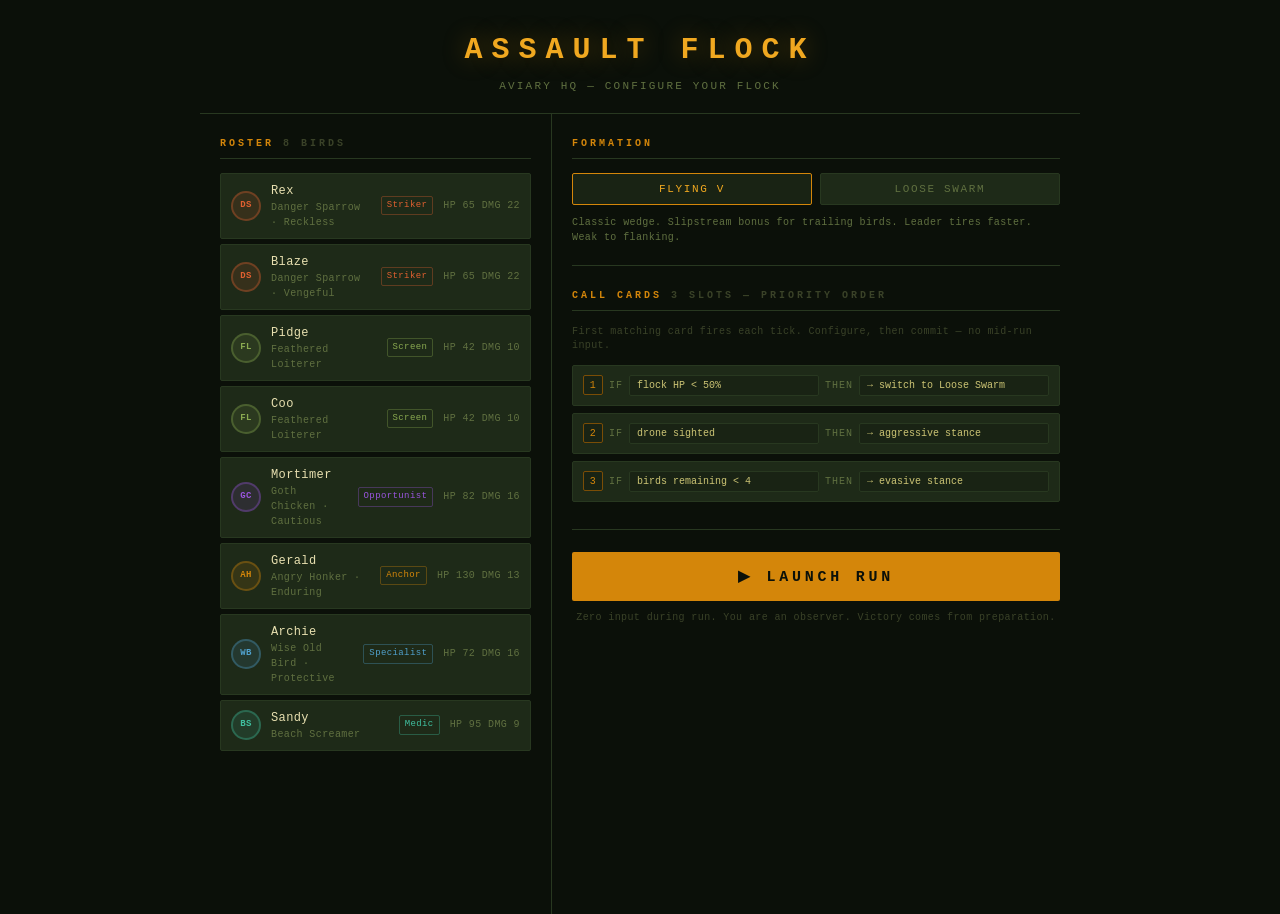
==== docs/index.html @ 34ba1dad "add docs/ for GitHub Pages Made-with: Cursor" ====
<!DOCTYPE html>
<html lang="en">
<head>
  <meta charset="UTF-8">
  <meta name="viewport" content="width=device-width, initial-scale=1.0">
  <title>Assault Flock — Demo</title>
  <link rel="stylesheet" href="style.css">
</head>
<body>

  <!-- ═══════════════════════════════════
       HUB SCREEN
       ═══════════════════════════════════ -->
  <div id="screen-hub" class="screen">
    <header class="hub-header">
      <h1 class="game-title">ASSAULT FLOCK</h1>
      <p class="hub-subtitle">AVIARY HQ — CONFIGURE YOUR FLOCK</p>
    </header>

    <div class="hub-layout">

      <!-- Roster panel -->
      <section class="hub-roster">
        <h2 class="section-title">ROSTER  <span class="dim">8 BIRDS</span></h2>
        <div id="roster-list"></div>
      </section>

      <!-- Config panel -->
      <aside class="hub-config">

        <div class="config-block">
          <h2 class="section-title">FORMATION</h2>
          <div class="formation-btns">
            <button class="formation-btn active" data-formation="flying_v">FLYING V</button>
            <button class="formation-btn" data-formation="loose_swarm">LOOSE SWARM</button>
          </div>
          <p class="formation-desc" id="formation-desc">Classic wedge. Slipstream bonus for trailing birds. Leader tires faster. Weak to flanking.</p>
        </div>

        <div class="config-block">
          <h2 class="section-title">CALL CARDS  <span class="dim">3 SLOTS — PRIORITY ORDER</span></h2>
          <p class="config-hint">First matching card fires each tick. Configure, then commit — no mid-run input.</p>
          <div id="call-card-slots"></div>
        </div>

        <div class="config-block launch-block">
          <button id="launch-btn" class="launch-btn">▶  LAUNCH RUN</button>
          <p class="launch-note">Zero input during run. You are an observer. Victory comes from preparation.</p>
        </div>

      </aside>
    </div>
  </div>

  <!-- ═══════════════════════════════════
       BATTLE SCREEN
       ═══════════════════════════════════ -->
  <div id="screen-battle" class="screen">
    <div class="canvas-container">
      <canvas id="game-canvas" width="600" height="700"></canvas>
      <div id="battle-overlay">

        <div id="battle-top-hud">
          <div id="hud-left">
            <div class="hud-label">FLOCK HP</div>
            <div class="hud-bar-track">
              <div id="hud-hp-bar" class="hud-bar hp-bar"></div>
            </div>
            <div class="hud-label" id="hud-bird-count"></div>
          </div>
          <div id="hud-center">
            <div id="hud-score">SCORE: 000000</div>
            <div id="hud-timer">1:30</div>
          </div>
          <div id="hud-right">
            <div id="hud-formation">FLYING V</div>
            <div id="hud-stance">NORMAL</div>
            <div id="hud-kills" class="hud-label">0 KILLS</div>
          </div>
        </div>

        <div id="battle-card-hud">
          <div class="card-indicator" id="card-ind-0"><span class="card-ind-num">1</span><span class="card-ind-label">—</span></div>
          <div class="card-indicator" id="card-ind-1"><span class="card-ind-num">2</span><span class="card-ind-label">—</span></div>
          <div class="card-indicator" id="card-ind-2"><span class="card-ind-num">3</span><span class="card-ind-label">—</span></div>
        </div>

      </div>
    </div>
  </div>

  <!-- ═══════════════════════════════════
       DEBRIEF SCREEN
       ═══════════════════════════════════ -->
  <div id="screen-debrief" class="screen">
    <div class="debrief-container">
      <h1 class="debrief-title" id="debrief-outcome">RUN COMPLETE</h1>
      <div class="debrief-score-big" id="debrief-score">0</div>
      <div class="debrief-label">FINAL SCORE</div>

      <div class="debrief-stats" id="debrief-stats"></div>
      <div class="debrief-events" id="debrief-events"></div>
      <div class="debrief-birds" id="debrief-birds"></div>

      <div class="debrief-actions">
        <button id="retry-btn" class="action-btn primary-btn">⟳  INSTANT RETRY</button>
        <button id="hub-btn"   class="action-btn secondary-btn">⌂  RETURN TO HQ</button>
      </div>
    </div>
  </div>

  <script src="game.js"></script>
</body>
</html>
---- docs/style.css ----
/* ═══════════════════════════════════════════════════
   ASSAULT FLOCK — DEMO STYLES
   Solarpunk / pixel-terminal aesthetic
   Palette: amber · organic green · oxidized copper · dark slate
   ═══════════════════════════════════════════════════ */

*, *::before, *::after {
  box-sizing: border-box;
  margin: 0;
  padding: 0;
}

:root {
  --bg:          #0b1009;
  --bg-mid:      #121a0e;
  --bg-surface:  #192314;
  --bg-card:     #1e2a18;
  --amber:       #d4860a;
  --amber-hi:    #f0a820;
  --amber-dim:   #7a4d06;
  --green:       #4a8a2e;
  --green-hi:    #6aaa44;
  --green-dim:   #2a4a1a;
  --copper:      #8a6030;
  --text:        #ccc474;
  --text-bright: #e8e0b0;
  --text-dim:    #607040;
  --text-muted:  #3a4228;
  --red:         #cc4040;
  --red-dim:     #5a1818;
  --cyan:        #40b0a0;
  --border:      #283820;
  --border-hi:   #405830;
}

html, body {
  height: 100%;
  background: var(--bg);
  color: var(--text);
  font-family: 'Courier New', Courier, monospace;
  font-size: 13px;
  line-height: 1.5;
  letter-spacing: 0.03em;
}

body {
  display: flex;
  justify-content: center;
  padding-bottom: 40px;
}

/* ── SCREEN MANAGEMENT ── */
.screen { display: none; width: 100%; max-width: 880px; }
#screen-hub.active      { display: block; }
#screen-battle.active   { display: flex; justify-content: center; align-items: flex-start; padding: 20px; }
#screen-debrief.active  { display: block; }


/* ══════════════════════════════════════
   HUB SCREEN
   ══════════════════════════════════════ */

.hub-header {
  text-align: center;
  padding: 28px 20px 18px;
  border-bottom: 1px solid var(--border);
}

.game-title {
  font-size: 30px;
  color: var(--amber-hi);
  letter-spacing: 0.3em;
  text-shadow: 0 0 24px rgba(212, 134, 10, 0.4);
}

.hub-subtitle {
  color: var(--text-dim);
  font-size: 11px;
  letter-spacing: 0.2em;
  margin-top: 5px;
}

.hub-layout {
  display: grid;
  grid-template-columns: 1fr 1.5fr;
  min-height: calc(100vh - 100px);
}

/* — ROSTER — */
.hub-roster {
  border-right: 1px solid var(--border);
  padding: 22px 20px;
}

.section-title {
  font-size: 10px;
  color: var(--amber);
  letter-spacing: 0.3em;
  margin-bottom: 14px;
  padding-bottom: 7px;
  border-bottom: 1px solid var(--border);
}

.section-title .dim { color: var(--text-muted); }

.bird-card {
  display: flex;
  align-items: center;
  gap: 10px;
  padding: 8px 10px;
  margin-bottom: 5px;
  background: var(--bg-card);
  border: 1px solid var(--border);
  border-radius: 2px;
  transition: border-color 0.12s;
}

.bird-card:hover { border-color: var(--border-hi); }

.bird-badge {
  width: 30px;
  height: 30px;
  border-radius: 50%;
  display: flex;
  align-items: center;
  justify-content: center;
  font-size: 9px;
  font-weight: bold;
  flex-shrink: 0;
  border: 2px solid rgba(255,255,255,0.1);
}

.bird-info { flex: 1; min-width: 0; }

.bird-name {
  color: var(--text-bright);
  font-size: 12px;
  white-space: nowrap;
  overflow: hidden;
  text-overflow: ellipsis;
}

.bird-species {
  color: var(--text-dim);
  font-size: 10px;
}

.bird-role {
  font-size: 9px;
  padding: 2px 5px;
  border-radius: 2px;
  border: 1px solid currentColor;
  white-space: nowrap;
  flex-shrink: 0;
}

.bird-stats {
  font-size: 10px;
  color: var(--text-dim);
  text-align: right;
  line-height: 1.4;
  flex-shrink: 0;
}

/* — CONFIG SIDEBAR — */
.hub-config { padding: 22px 20px; }

.config-block {
  margin-bottom: 22px;
  padding-bottom: 20px;
  border-bottom: 1px solid var(--border);
}

.config-block:last-child { border-bottom: none; margin-bottom: 0; }

.config-hint {
  font-size: 10px;
  color: var(--text-muted);
  margin-bottom: 12px;
  line-height: 1.4;
}

/* — FORMATION — */
.formation-btns {
  display: flex;
  gap: 8px;
  margin-bottom: 10px;
}

.formation-btn {
  flex: 1;
  padding: 9px 12px;
  background: var(--bg-card);
  color: var(--text-dim);
  border: 1px solid var(--border);
  border-radius: 2px;
  cursor: pointer;
  font-family: inherit;
  font-size: 11px;
  letter-spacing: 0.15em;
  transition: all 0.12s;
}

.formation-btn:hover {
  border-color: var(--border-hi);
  color: var(--text);
}

.formation-btn.active {
  background: var(--bg-surface);
  border-color: var(--amber);
  color: var(--amber-hi);
}

.formation-desc {
  font-size: 10px;
  color: var(--text-dim);
  line-height: 1.5;
}

/* — CALL CARDS — */
.call-card {
  display: flex;
  align-items: center;
  gap: 6px;
  padding: 9px 10px;
  margin-bottom: 7px;
  background: var(--bg-card);
  border: 1px solid var(--border);
  border-radius: 2px;
  flex-wrap: wrap;
}

.card-slot-num {
  width: 20px;
  height: 20px;
  background: var(--bg-surface);
  border: 1px solid var(--amber-dim);
  border-radius: 2px;
  display: flex;
  align-items: center;
  justify-content: center;
  color: var(--amber);
  font-size: 10px;
  flex-shrink: 0;
}

.card-keyword {
  color: var(--text-dim);
  font-size: 10px;
  flex-shrink: 0;
  letter-spacing: 0.1em;
}

.card-select {
  background: var(--bg-surface);
  color: var(--text);
  border: 1px solid var(--border);
  border-radius: 2px;
  padding: 4px 7px;
  font-family: inherit;
  font-size: 10px;
  flex: 1;
  min-width: 0;
  cursor: pointer;
  outline: none;
  appearance: none;
  -webkit-appearance: none;
}

.card-select:focus { border-color: var(--amber-dim); }

.card-select option {
  background: var(--bg-surface);
  color: var(--text);
}

/* — LAUNCH — */
.launch-btn {
  width: 100%;
  padding: 15px;
  background: var(--amber);
  color: var(--bg);
  border: none;
  border-radius: 2px;
  font-family: inherit;
  font-size: 15px;
  font-weight: bold;
  letter-spacing: 0.25em;
  cursor: pointer;
  transition: background 0.12s;
}

.launch-btn:hover { background: var(--amber-hi); }

.launch-note {
  font-size: 10px;
  color: var(--text-muted);
  text-align: center;
  margin-top: 9px;
  line-height: 1.5;
}


/* ══════════════════════════════════════
   BATTLE SCREEN
   ══════════════════════════════════════ */

.canvas-container {
  position: relative;
  display: inline-block;
  line-height: 0;
  align-self: flex-start;
}

#game-canvas {
  display: block;
  border: 1px solid var(--border-hi);
  box-shadow: 0 0 40px rgba(74, 138, 46, 0.12),
              0 0 80px rgba(0,0,0,0.6);
}

#battle-overlay {
  position: absolute;
  top: 0;
  left: 0;
  width: 100%;
  height: 100%;
  display: flex;
  flex-direction: column;
  justify-content: space-between;
  pointer-events: none;
}

#battle-top-hud {
  display: flex;
  justify-content: space-between;
  align-items: center;
  padding: 7px 12px;
  background: rgba(11, 16, 9, 0.88);
  border-bottom: 1px solid var(--border);
  line-height: 1.4;
}

#hud-left, #hud-right { min-width: 130px; }
#hud-right { text-align: right; }
#hud-center { text-align: center; }

.hud-label {
  font-size: 9px;
  color: var(--text-dim);
  letter-spacing: 0.15em;
}

.hud-bar-track {
  width: 100px;
  height: 5px;
  background: var(--bg-surface);
  border: 1px solid var(--border);
  border-radius: 1px;
  margin: 3px 0 2px;
}

.hud-bar {
  height: 100%;
  border-radius: 1px;
  transition: width 0.18s, background 0.3s;
}

.hp-bar          { background: var(--green-hi); width: 100%; }
.hp-bar.low      { background: var(--amber); }
.hp-bar.critical { background: var(--red); }

#hud-score {
  color: var(--amber-hi);
  font-size: 13px;
  letter-spacing: 0.08em;
}

#hud-timer {
  color: var(--text-dim);
  font-size: 12px;
  letter-spacing: 0.1em;
}

#hud-formation { color: var(--cyan); font-size: 11px; letter-spacing: 0.1em; }
#hud-stance    { font-size: 10px; color: var(--text-dim); transition: color 0.2s; }
#hud-kills     { margin-top: 2px; }

#battle-card-hud {
  display: flex;
  justify-content: center;
  gap: 12px;
  padding: 7px 12px;
  background: rgba(11, 16, 9, 0.88);
  border-top: 1px solid var(--border);
}

.card-indicator {
  display: flex;
  align-items: center;
  gap: 5px;
  padding: 4px 10px;
  min-width: 140px;
  border: 1px solid var(--border);
  border-radius: 2px;
  background: var(--bg-card);
  font-size: 10px;
  color: var(--text-muted);
  transition: all 0.08s;
  letter-spacing: 0.05em;
}

.card-indicator.triggered {
  background: rgba(122, 77, 6, 0.35);
  border-color: var(--amber);
  color: var(--amber-hi);
  box-shadow: 0 0 10px rgba(212,134,10,0.3);
}

.card-ind-num {
  font-size: 10px;
  color: var(--amber-dim);
  flex-shrink: 0;
}

.card-indicator.triggered .card-ind-num {
  color: var(--amber-hi);
}

.card-ind-label { flex: 1; }

/* Reorganizing flash */
@keyframes reorg-pulse {
  0%, 100% { opacity: 0; }
  50%       { opacity: 1; }
}


/* ══════════════════════════════════════
   DEBRIEF SCREEN
   ══════════════════════════════════════ */

.debrief-container {
  max-width: 560px;
  margin: 0 auto;
  padding: 44px 30px 50px;
  text-align: center;
}

.debrief-title {
  font-size: 18px;
  letter-spacing: 0.35em;
  color: var(--amber-hi);
  margin-bottom: 10px;
}

.debrief-title.failure { color: var(--red); }

.debrief-score-big {
  font-size: 52px;
  color: var(--text-bright);
  letter-spacing: 0.08em;
  margin: 16px 0 4px;
  text-shadow: 0 0 30px rgba(240,168,32,0.25);
}

.debrief-label {
  font-size: 10px;
  color: var(--text-dim);
  letter-spacing: 0.3em;
  margin-bottom: 30px;
}

.debrief-stats {
  display: grid;
  grid-template-columns: repeat(3, 1fr);
  gap: 10px;
  margin-bottom: 24px;
}

.stat-box {
  background: var(--bg-card);
  border: 1px solid var(--border);
  border-radius: 2px;
  padding: 14px 10px;
}

.stat-val  { font-size: 24px; color: var(--amber-hi); line-height: 1; }
.stat-name { font-size: 9px; color: var(--text-dim); letter-spacing: 0.12em; margin-top: 5px; }

.debrief-events {
  background: var(--bg-card);
  border: 1px solid var(--border);
  border-radius: 2px;
  padding: 12px 14px;
  text-align: left;
  margin-bottom: 16px;
  font-size: 11px;
  color: var(--text-dim);
  line-height: 1.7;
}

.debrief-events h3 {
  font-size: 10px;
  color: var(--amber);
  letter-spacing: 0.2em;
  margin-bottom: 8px;
}

.event-line { color: var(--text-dim); }
.event-line .hi { color: var(--text-bright); }
.event-line .warn { color: var(--amber); }
.event-line .danger { color: var(--red); }

.debrief-birds {
  text-align: left;
  margin-bottom: 30px;
}

.debrief-birds h3 {
  font-size: 10px;
  color: var(--amber);
  letter-spacing: 0.2em;
  margin-bottom: 10px;
  padding-bottom: 6px;
  border-bottom: 1px solid var(--border);
}

.lost-bird {
  display: flex;
  align-items: center;
  gap: 10px;
  padding: 6px 0;
  border-bottom: 1px solid var(--text-muted);
  font-size: 11px;
}

.lost-bird:last-child { border-bottom: none; }

.lost-bird-dot {
  width: 12px;
  height: 12px;
  border-radius: 50%;
  flex-shrink: 0;
  border: 1px solid rgba(255,255,255,0.15);
}

.lost-bird-name { flex: 1; color: var(--text); }
.lost-bird-time { color: var(--text-dim); font-size: 10px; }

.survivors-note {
  color: var(--green-hi);
  font-size: 11px;
  padding: 10px 0 4px;
  letter-spacing: 0.05em;
}

.debrief-actions {
  display: flex;
  gap: 12px;
  justify-content: center;
}

.action-btn {
  padding: 13px 30px;
  font-family: inherit;
  font-size: 13px;
  letter-spacing: 0.15em;
  border-radius: 2px;
  cursor: pointer;
  border: none;
  transition: all 0.12s;
}

.primary-btn   { background: var(--amber); color: var(--bg); }
.primary-btn:hover { background: var(--amber-hi); }

.secondary-btn { background: var(--bg-card); color: var(--text); border: 1px solid var(--border); }
.secondary-btn:hover { border-color: var(--border-hi); color: var(--text-bright); }


/* ── SCROLLBAR ── */
::-webkit-scrollbar { width: 5px; }
::-webkit-scrollbar-track { background: var(--bg); }
::-webkit-scrollbar-thumb { background: var(--border-hi); border-radius: 3px; }


/* ── RESPONSIVE ── */
@media (max-width: 720px) {
  .hub-layout {
    grid-template-columns: 1fr;
  }
  .hub-roster {
    border-right: none;
    border-bottom: 1px solid var(--border);
  }
  #screen-battle.active {
    padding: 8px;
  }
  #game-canvas {
    max-width: 100%;
    height: auto;
  }
  .debrief-stats {
    grid-template-columns: repeat(3, 1fr);
    gap: 6px;
  }
}
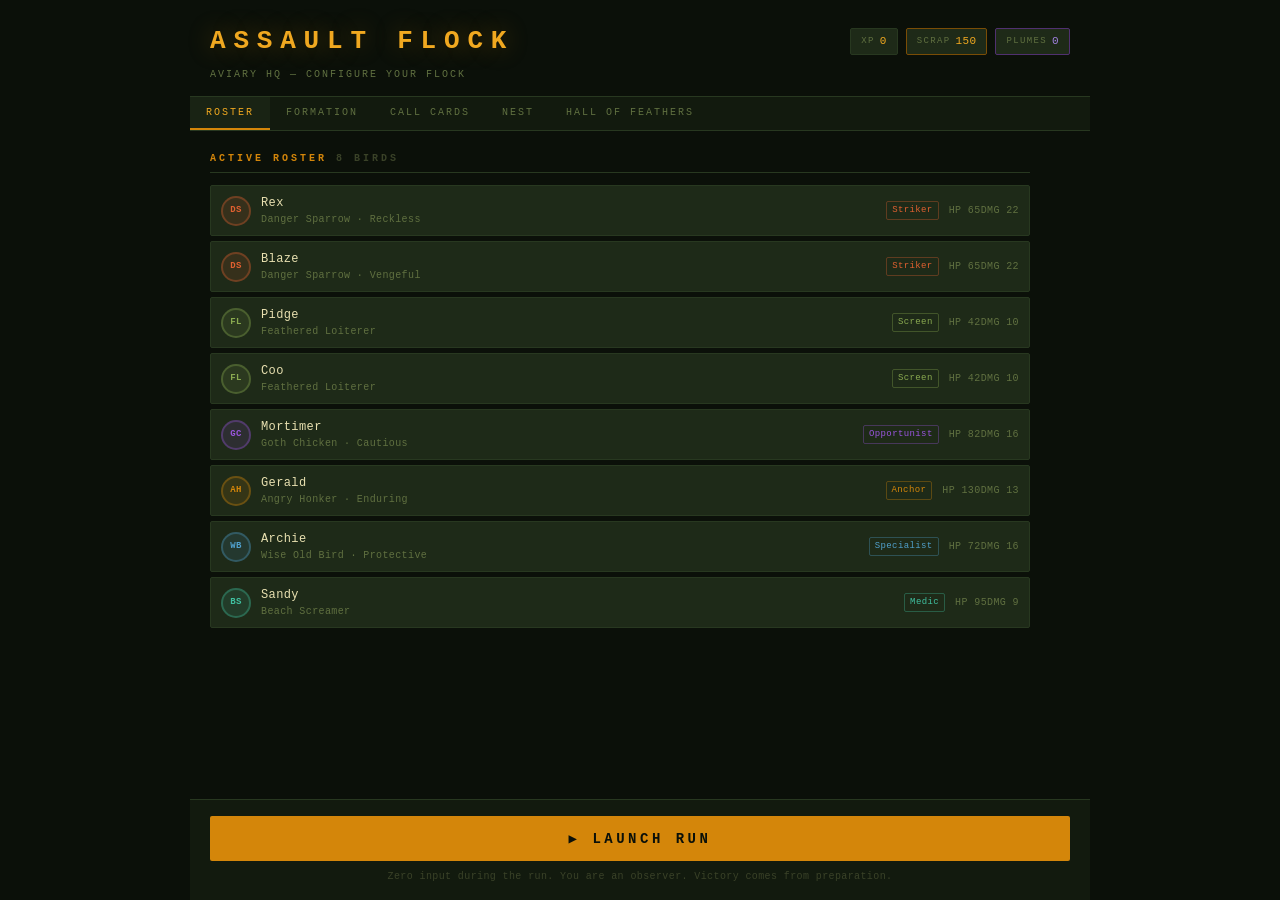
==== commit be6211df: "Deploy full expansion to GitHub Pages Made-with: Cursor" ====
--- a/docs/index.html
+++ b/docs/index.html
@@ -13,42 +13,138 @@
        ═══════════════════════════════════ -->
   <div id="screen-hub" class="screen">
     <header class="hub-header">
-      <h1 class="game-title">ASSAULT FLOCK</h1>
+      <div class="hub-title-row">
+        <h1 class="game-title">ASSAULT FLOCK</h1>
+        <div class="hub-currencies">
+          <span class="currency-pill"><span class="cur-label">XP</span><span id="cur-xp">0</span></span>
+          <span class="currency-pill amber"><span class="cur-label">SCRAP</span><span id="cur-scrap">150</span></span>
+          <span class="currency-pill plume"><span class="cur-label">PLUMES</span><span id="cur-plumes">0</span></span>
+        </div>
+      </div>
       <p class="hub-subtitle">AVIARY HQ — CONFIGURE YOUR FLOCK</p>
     </header>
 
-    <div class="hub-layout">
-
-      <!-- Roster panel -->
-      <section class="hub-roster">
-        <h2 class="section-title">ROSTER  <span class="dim">8 BIRDS</span></h2>
+    <nav class="hub-tabs">
+      <button class="hub-tab active" data-tab="roster">ROSTER</button>
+      <button class="hub-tab" data-tab="formation">FORMATION</button>
+      <button class="hub-tab" data-tab="cards">CALL CARDS</button>
+      <button class="hub-tab" data-tab="nest">NEST</button>
+      <button class="hub-tab" data-tab="hall">HALL OF FEATHERS</button>
+    </nav>
+
+    <!-- ROSTER TAB -->
+    <div id="tab-roster" class="hub-tab-panel active">
+      <div class="tab-inner">
+        <h2 class="section-title">ACTIVE ROSTER <span class="dim" id="roster-count">8 BIRDS</span></h2>
         <div id="roster-list"></div>
-      </section>
-
-      <!-- Config panel -->
-      <aside class="hub-config">
-
-        <div class="config-block">
-          <h2 class="section-title">FORMATION</h2>
-          <div class="formation-btns">
-            <button class="formation-btn active" data-formation="flying_v">FLYING V</button>
-            <button class="formation-btn" data-formation="loose_swarm">LOOSE SWARM</button>
-          </div>
-          <p class="formation-desc" id="formation-desc">Classic wedge. Slipstream bonus for trailing birds. Leader tires faster. Weak to flanking.</p>
-        </div>
-
-        <div class="config-block">
-          <h2 class="section-title">CALL CARDS  <span class="dim">3 SLOTS — PRIORITY ORDER</span></h2>
-          <p class="config-hint">First matching card fires each tick. Configure, then commit — no mid-run input.</p>
-          <div id="call-card-slots"></div>
-        </div>
-
-        <div class="config-block launch-block">
-          <button id="launch-btn" class="launch-btn">▶  LAUNCH RUN</button>
-          <p class="launch-note">Zero input during run. You are an observer. Victory comes from preparation.</p>
-        </div>
-
-      </aside>
+      </div>
+    </div>
+
+    <!-- FORMATION TAB -->
+    <div id="tab-formation" class="hub-tab-panel">
+      <div class="tab-inner">
+        <h2 class="section-title">FORMATION</h2>
+        <div class="formation-btns" id="formation-btns">
+          <button class="formation-btn active" data-formation="flying_v">FLYING V</button>
+          <button class="formation-btn" data-formation="spread_line">SPREAD LINE</button>
+          <button class="formation-btn" data-formation="tight_cluster">TIGHT CLUSTER</button>
+          <button class="formation-btn" data-formation="echelon">ECHELON</button>
+          <button class="formation-btn" data-formation="loose_swarm">LOOSE SWARM</button>
+        </div>
+        <p class="formation-desc" id="formation-desc">Classic wedge. Trailing birds get slipstream stamina recovery, passive HP regen, and formation armor (up to 18% at deep rear). Leader tires faster. Weak to flanking.</p>
+        <div class="position-editor-wrap">
+          <h3 class="section-title" style="margin-top:16px;">POSITION ASSIGNMENTS</h3>
+          <p class="config-hint">Assign birds to positions within the formation. Affects exposure, slipstream eligibility, and aura range.</p>
+          <div id="position-editor"></div>
+        </div>
+      </div>
+    </div>
+
+    <!-- CALL CARDS TAB -->
+    <div id="tab-cards" class="hub-tab-panel">
+      <div class="tab-inner">
+        <h2 class="section-title">CALL CARDS <span class="dim" id="card-slot-count">3 SLOTS — PRIORITY ORDER</span></h2>
+        <p class="config-hint">First matching card fires each sim tick. No mid-run input. Cards execute in slot order — higher slot wins on conflict.</p>
+        <div id="call-card-slots"></div>
+        <div id="card-tier-notice" class="tier-notice"></div>
+      </div>
+    </div>
+
+    <!-- NEST TAB -->
+    <div id="tab-nest" class="hub-tab-panel">
+      <div class="tab-inner">
+        <h2 class="section-title">NEST — RECRUIT BIRDS</h2>
+        <div class="nest-header">
+          <p class="config-hint">Recruit new birds to your flock. As veterans fall in combat, their legacy enriches the pool — future recruits grow subtly stronger.</p>
+          <div class="nest-refresh-row">
+            <button id="refresh-pool-btn" class="secondary-small-btn">REFRESH POOL <span id="refresh-cost">(50 SCRAP)</span></button>
+            <span class="nest-roster-count">Roster: <span id="nest-roster-count">8</span> / 12</span>
+          </div>
+        </div>
+        <div id="nest-pool" class="nest-pool-grid"></div>
+      </div>
+    </div>
+
+    <!-- HALL OF FEATHERS TAB -->
+    <div id="tab-hall" class="hub-tab-panel">
+      <div class="tab-inner">
+        <h2 class="section-title">HALL OF FEATHERS</h2>
+        <p class="config-hint">In memoriam. Every bird lost enriches the nest — their sacrifice shapes the generation that follows.</p>
+        <div id="hall-list"></div>
+      </div>
+    </div>
+
+    <footer class="hub-footer">
+      <button id="launch-btn" class="launch-btn">▶  LAUNCH RUN</button>
+      <p class="launch-note">Zero input during the run. You are an observer. Victory comes from preparation.</p>
+    </footer>
+  </div>
+
+  <!-- ═══════════════════════════════════
+       LEVEL SELECT SCREEN
+       ═══════════════════════════════════ -->
+  <div id="screen-level-select" class="screen">
+    <header class="hub-header">
+      <h1 class="game-title">SELECT MISSION</h1>
+      <p class="hub-subtitle">CHOOSE LEVEL AND DIFFICULTY</p>
+    </header>
+
+    <div class="level-select-layout">
+
+      <div class="level-tile selected" id="tile-level1" data-level="1">
+        <div class="level-tile-header">
+          <span class="level-num">LEVEL 1</span>
+          <span class="level-name">THE SOLAR CANOPY</span>
+        </div>
+        <p class="level-desc">A sprawling solar farm reclaimed by tropical vegetation. Vine-draped panels, embedded turret nests, drone swarms. Introductory enemy density — teaches formation basics and simple call card use.</p>
+        <div class="difficulty-row" data-level="1">
+          <button class="difficulty-btn active" data-difficulty="normal">NORMAL</button>
+          <button class="difficulty-btn" id="l1-hard-btn" data-difficulty="hard">HARD</button>
+          <button class="difficulty-btn" id="l1-brutal-btn" data-difficulty="brutal">BRUTAL</button>
+        </div>
+        <div class="level-best" id="best-level1"></div>
+      </div>
+
+      <div class="level-tile" id="tile-level2" data-level="2">
+        <div class="level-tile-header">
+          <span class="level-num">LEVEL 2</span>
+          <span class="level-name">TURBINE GORGE</span>
+        </div>
+        <p class="level-desc">A deep canyon lined with spinning wind turbines. Rival sparrows on updrafts, flak balloons tethered between towers. Environmental hazards demand formation awareness and stamina management.</p>
+        <div class="difficulty-row" data-level="2">
+          <button class="difficulty-btn active" data-difficulty="normal">NORMAL</button>
+          <button class="difficulty-btn" id="l2-hard-btn" data-difficulty="hard">HARD</button>
+          <button class="difficulty-btn" id="l2-brutal-btn" data-difficulty="brutal">BRUTAL</button>
+        </div>
+        <div class="level-best" id="best-level2"></div>
+        <div class="locked-overlay" id="level2-lock">CLEAR LEVEL 1 NORMAL TO UNLOCK</div>
+      </div>
+
+    </div>
+
+    <div class="level-select-actions">
+      <button id="back-to-hub-btn" class="action-btn secondary-btn">← BACK TO HQ</button>
+      <button id="confirm-launch-btn" class="action-btn primary-btn">▶  LAUNCH</button>
     </div>
   </div>
 
@@ -67,10 +163,16 @@
               <div id="hud-hp-bar" class="hud-bar hp-bar"></div>
             </div>
             <div class="hud-label" id="hud-bird-count"></div>
+            <div class="hud-label" style="margin-top:5px;">MORALE</div>
+            <div class="hud-bar-track">
+              <div id="hud-morale-bar" class="hud-bar morale-bar"></div>
+            </div>
+            <div class="hud-label" id="hud-morale-text">MORALE 75</div>
           </div>
           <div id="hud-center">
             <div id="hud-score">SCORE: 000000</div>
-            <div id="hud-timer">1:30</div>
+            <div id="hud-timer">1:05</div>
+            <div id="hud-level-label" class="hud-label">LEVEL 1 · NORMAL</div>
           </div>
           <div id="hud-right">
             <div id="hud-formation">FLYING V</div>
@@ -83,7 +185,10 @@
           <div class="card-indicator" id="card-ind-0"><span class="card-ind-num">1</span><span class="card-ind-label">—</span></div>
           <div class="card-indicator" id="card-ind-1"><span class="card-ind-num">2</span><span class="card-ind-label">—</span></div>
           <div class="card-indicator" id="card-ind-2"><span class="card-ind-num">3</span><span class="card-ind-label">—</span></div>
-        </div>
+          <div class="card-indicator" id="card-ind-3" style="display:none"><span class="card-ind-num">4</span><span class="card-ind-label">—</span></div>
+        </div>
+
+        <div id="camera-hint" class="camera-hint">SCROLL: ZOOM &nbsp;·&nbsp; DRAG: PAN &nbsp;·&nbsp; CLICK BIRD: FOLLOW &nbsp;·&nbsp; ESC: RESET</div>
 
       </div>
     </div>
@@ -95,8 +200,10 @@
   <div id="screen-debrief" class="screen">
     <div class="debrief-container">
       <h1 class="debrief-title" id="debrief-outcome">RUN COMPLETE</h1>
+      <div class="debrief-meta" id="debrief-meta"></div>
       <div class="debrief-score-big" id="debrief-score">0</div>
       <div class="debrief-label">FINAL SCORE</div>
+      <div id="debrief-personal-best" class="personal-best-notice"></div>
 
       <div class="debrief-stats" id="debrief-stats"></div>
       <div class="debrief-events" id="debrief-events"></div>
@@ -104,7 +211,7 @@
 
       <div class="debrief-actions">
         <button id="retry-btn" class="action-btn primary-btn">⟳  INSTANT RETRY</button>
-        <button id="hub-btn"   class="action-btn secondary-btn">⌂  RETURN TO HQ</button>
+        <button id="hub-btn" class="action-btn secondary-btn">⌂  RETURN TO HQ</button>
       </div>
     </div>
   </div>
--- a/docs/style.css
+++ b/docs/style.css
@@ -29,6 +29,8 @@
   --red:         #cc4040;
   --red-dim:     #5a1818;
   --cyan:        #40b0a0;
+  --plume:       #8060c0;
+  --plume-hi:    #a080e0;
   --border:      #283820;
   --border-hi:   #405830;
 }
@@ -50,24 +52,33 @@
 }
 
 /* ── SCREEN MANAGEMENT ── */
-.screen { display: none; width: 100%; max-width: 880px; }
-#screen-hub.active      { display: block; }
-#screen-battle.active   { display: flex; justify-content: center; align-items: flex-start; padding: 20px; }
-#screen-debrief.active  { display: block; }
+.screen { display: none; width: 100%; max-width: 900px; }
+#screen-hub.active         { display: flex; flex-direction: column; min-height: 100vh; }
+#screen-level-select.active{ display: flex; flex-direction: column; }
+#screen-battle.active      { display: flex; justify-content: center; align-items: flex-start; padding: 20px; }
+#screen-debrief.active     { display: block; }
 
 
 /* ══════════════════════════════════════
-   HUB SCREEN
+   HUB SCREEN — HEADER
    ══════════════════════════════════════ */
 
 .hub-header {
-  text-align: center;
-  padding: 28px 20px 18px;
+  padding: 22px 20px 14px;
   border-bottom: 1px solid var(--border);
 }
 
+.hub-title-row {
+  display: flex;
+  align-items: center;
+  justify-content: space-between;
+  flex-wrap: wrap;
+  gap: 10px;
+  margin-bottom: 6px;
+}
+
 .game-title {
-  font-size: 30px;
+  font-size: 26px;
   color: var(--amber-hi);
   letter-spacing: 0.3em;
   text-shadow: 0 0 24px rgba(212, 134, 10, 0.4);
@@ -75,34 +86,114 @@
 
 .hub-subtitle {
   color: var(--text-dim);
+  font-size: 10px;
+  letter-spacing: 0.2em;
+}
+
+/* Currency pills */
+.hub-currencies {
+  display: flex;
+  gap: 8px;
+  flex-wrap: wrap;
+}
+
+.currency-pill {
+  display: flex;
+  align-items: center;
+  gap: 5px;
+  padding: 4px 10px;
+  background: var(--bg-card);
+  border: 1px solid var(--border);
+  border-radius: 2px;
   font-size: 11px;
+}
+
+.currency-pill.amber { border-color: var(--amber-dim); }
+.currency-pill.plume { border-color: #503070; }
+
+.cur-label {
+  color: var(--text-dim);
+  font-size: 9px;
+  letter-spacing: 0.15em;
+}
+
+.currency-pill .cur-label + span { color: var(--amber-hi); }
+.currency-pill.plume .cur-label + span { color: var(--plume-hi); }
+
+
+/* ── HUB TABS ── */
+.hub-tabs {
+  display: flex;
+  border-bottom: 1px solid var(--border);
+  background: var(--bg-mid);
+  flex-shrink: 0;
+  overflow-x: auto;
+}
+
+.hub-tab {
+  padding: 10px 16px;
+  background: none;
+  border: none;
+  border-bottom: 2px solid transparent;
+  color: var(--text-dim);
+  font-family: inherit;
+  font-size: 10px;
   letter-spacing: 0.2em;
-  margin-top: 5px;
-}
-
-.hub-layout {
-  display: grid;
-  grid-template-columns: 1fr 1.5fr;
-  min-height: calc(100vh - 100px);
-}
-
-/* — ROSTER — */
-.hub-roster {
-  border-right: 1px solid var(--border);
-  padding: 22px 20px;
+  cursor: pointer;
+  white-space: nowrap;
+  transition: all 0.12s;
+}
+
+.hub-tab:hover { color: var(--text); }
+
+.hub-tab.active {
+  color: var(--amber-hi);
+  border-bottom-color: var(--amber);
+  background: var(--bg-surface);
+}
+
+/* ── TAB PANELS ── */
+.hub-tab-panel {
+  display: none;
+  flex: 1;
+  overflow-y: auto;
+}
+
+.hub-tab-panel.active { display: block; }
+
+.tab-inner {
+  padding: 20px;
+  max-width: 860px;
+}
+
+/* ── HUB FOOTER ── */
+.hub-footer {
+  padding: 16px 20px;
+  border-top: 1px solid var(--border);
+  background: var(--bg-mid);
+  flex-shrink: 0;
 }
 
 .section-title {
   font-size: 10px;
   color: var(--amber);
   letter-spacing: 0.3em;
-  margin-bottom: 14px;
-  padding-bottom: 7px;
+  margin-bottom: 12px;
+  padding-bottom: 6px;
   border-bottom: 1px solid var(--border);
 }
 
 .section-title .dim { color: var(--text-muted); }
 
+.config-hint {
+  font-size: 10px;
+  color: var(--text-muted);
+  margin-bottom: 12px;
+  line-height: 1.5;
+}
+
+
+/* ── ROSTER ── */
 .bird-card {
   display: flex;
   align-items: center;
@@ -128,6 +219,12 @@
   font-weight: bold;
   flex-shrink: 0;
   border: 2px solid rgba(255,255,255,0.1);
+}
+
+.bird-badge.small {
+  width: 22px;
+  height: 22px;
+  font-size: 8px;
 }
 
 .bird-info { flex: 1; min-width: 0; }
@@ -162,46 +259,31 @@
   flex-shrink: 0;
 }
 
-/* — CONFIG SIDEBAR — */
-.hub-config { padding: 22px 20px; }
-
-.config-block {
-  margin-bottom: 22px;
-  padding-bottom: 20px;
-  border-bottom: 1px solid var(--border);
-}
-
-.config-block:last-child { border-bottom: none; margin-bottom: 0; }
-
-.config-hint {
-  font-size: 10px;
-  color: var(--text-muted);
-  margin-bottom: 12px;
-  line-height: 1.4;
-}
-
-/* — FORMATION — */
+
+/* ── FORMATION ── */
 .formation-btns {
   display: flex;
-  gap: 8px;
+  gap: 6px;
   margin-bottom: 10px;
+  flex-wrap: wrap;
 }
 
 .formation-btn {
   flex: 1;
-  padding: 9px 12px;
+  min-width: 100px;
+  padding: 9px 10px;
   background: var(--bg-card);
   color: var(--text-dim);
   border: 1px solid var(--border);
   border-radius: 2px;
   cursor: pointer;
   font-family: inherit;
-  font-size: 11px;
-  letter-spacing: 0.15em;
+  font-size: 10px;
+  letter-spacing: 0.12em;
   transition: all 0.12s;
 }
 
-.formation-btn:hover {
+.formation-btn:hover:not(.locked) {
   border-color: var(--border-hi);
   color: var(--text);
 }
@@ -212,22 +294,88 @@
   color: var(--amber-hi);
 }
 
+.formation-btn.locked {
+  opacity: 0.38;
+  cursor: not-allowed;
+}
+
 .formation-desc {
   font-size: 10px;
   color: var(--text-dim);
-  line-height: 1.5;
-}
-
-/* — CALL CARDS — */
+  line-height: 1.55;
+  margin-bottom: 4px;
+}
+
+/* Position editor */
+.position-editor-wrap { }
+
+.position-row {
+  display: flex;
+  align-items: center;
+  gap: 10px;
+  padding: 6px 0;
+  border-bottom: 1px solid var(--text-muted);
+}
+
+.position-row:last-child { border-bottom: none; }
+
+.position-label {
+  font-size: 10px;
+  color: var(--text-dim);
+  letter-spacing: 0.1em;
+  width: 90px;
+  flex-shrink: 0;
+}
+
+.position-select {
+  flex: 1;
+  background: var(--bg-surface);
+  color: var(--text);
+  border: 1px solid var(--border);
+  border-radius: 2px;
+  padding: 4px 6px;
+  font-family: inherit;
+  font-size: 10px;
+  cursor: pointer;
+  outline: none;
+  appearance: none;
+  -webkit-appearance: none;
+}
+
+.position-select:focus { border-color: var(--amber-dim); }
+
+
+/* ── CALL CARDS ── */
 .call-card {
-  display: flex;
-  align-items: center;
-  gap: 6px;
   padding: 9px 10px;
   margin-bottom: 7px;
   background: var(--bg-card);
   border: 1px solid var(--border);
   border-radius: 2px;
+  display: flex;
+  flex-direction: column;
+  gap: 5px;
+}
+
+.card-row-main {
+  display: flex;
+  align-items: center;
+  gap: 6px;
+  flex-wrap: wrap;
+}
+
+.card-row-t2 {
+  display: flex;
+  align-items: center;
+  gap: 6px;
+  flex-wrap: wrap;
+  margin-left: 28px;
+}
+
+.card-row-subset {
+  display: flex;
+  align-items: center;
+  gap: 6px;
   flex-wrap: wrap;
 }
 
@@ -252,12 +400,12 @@
   letter-spacing: 0.1em;
 }
 
-.card-select {
+.card-select, .card-type-select, .card-op-select {
   background: var(--bg-surface);
   color: var(--text);
   border: 1px solid var(--border);
   border-radius: 2px;
-  padding: 4px 7px;
+  padding: 4px 6px;
   font-family: inherit;
   font-size: 10px;
   flex: 1;
@@ -268,23 +416,47 @@
   -webkit-appearance: none;
 }
 
-.card-select:focus { border-color: var(--amber-dim); }
-
-.card-select option {
+.card-type-select {
+  flex: 0 0 auto;
+  color: var(--cyan);
+  border-color: var(--cyan);
+  font-size: 9px;
+}
+
+.card-op-select {
+  flex: 0 0 50px;
+  color: var(--amber);
+  font-size: 9px;
+}
+
+.card-select:focus, .card-type-select:focus, .card-op-select:focus {
+  border-color: var(--amber-dim);
+}
+
+.card-select option, .card-type-select option, .card-op-select option {
   background: var(--bg-surface);
   color: var(--text);
 }
 
-/* — LAUNCH — */
+.tier-notice {
+  font-size: 9px;
+  color: var(--text-muted);
+  padding: 6px 0;
+  letter-spacing: 0.08em;
+  line-height: 1.6;
+}
+
+
+/* ── LAUNCH ── */
 .launch-btn {
   width: 100%;
-  padding: 15px;
+  padding: 14px;
   background: var(--amber);
   color: var(--bg);
   border: none;
   border-radius: 2px;
   font-family: inherit;
-  font-size: 15px;
+  font-size: 14px;
   font-weight: bold;
   letter-spacing: 0.25em;
   cursor: pointer;
@@ -297,8 +469,297 @@
   font-size: 10px;
   color: var(--text-muted);
   text-align: center;
-  margin-top: 9px;
+  margin-top: 8px;
   line-height: 1.5;
+}
+
+
+/* ── NEST TAB ── */
+.nest-header { margin-bottom: 14px; }
+
+.nest-refresh-row {
+  display: flex;
+  align-items: center;
+  gap: 12px;
+  margin-top: 8px;
+  flex-wrap: wrap;
+}
+
+.nest-roster-count {
+  font-size: 10px;
+  color: var(--text-dim);
+}
+
+.secondary-small-btn {
+  padding: 6px 12px;
+  background: var(--bg-card);
+  color: var(--text);
+  border: 1px solid var(--border);
+  border-radius: 2px;
+  font-family: inherit;
+  font-size: 10px;
+  letter-spacing: 0.1em;
+  cursor: pointer;
+  transition: all 0.12s;
+}
+
+.secondary-small-btn:hover { border-color: var(--border-hi); color: var(--text-bright); }
+
+.nest-pool-grid {
+  display: grid;
+  grid-template-columns: repeat(auto-fill, minmax(240px, 1fr));
+  gap: 10px;
+}
+
+.nest-recruit-card {
+  background: var(--bg-card);
+  border: 1px solid var(--border);
+  border-radius: 2px;
+  padding: 12px;
+  transition: border-color 0.12s;
+}
+
+.nest-recruit-card:hover { border-color: var(--border-hi); }
+
+.recruit-header {
+  display: flex;
+  align-items: center;
+  gap: 8px;
+  margin-bottom: 8px;
+}
+
+.recruit-info { flex: 1; min-width: 0; }
+
+.recruit-traits {
+  display: flex;
+  gap: 5px;
+  flex-wrap: wrap;
+  margin-bottom: 8px;
+  min-height: 20px;
+}
+
+.trait-pill {
+  font-size: 9px;
+  padding: 2px 6px;
+  border-radius: 2px;
+  border: 1px solid var(--border);
+  color: var(--text-dim);
+}
+
+.trait-pill.positive { border-color: var(--green); color: var(--green-hi); }
+.trait-pill.negative { border-color: var(--red-dim); color: var(--red); }
+
+.no-traits {
+  font-size: 9px;
+  color: var(--text-muted);
+}
+
+.recruit-stats {
+  display: flex;
+  gap: 10px;
+  font-size: 10px;
+  color: var(--text-dim);
+  margin-bottom: 10px;
+}
+
+.recruit-footer {
+  display: flex;
+  align-items: center;
+  justify-content: space-between;
+  gap: 8px;
+}
+
+.recruit-cost {
+  font-size: 11px;
+  color: var(--amber-hi);
+  letter-spacing: 0.05em;
+}
+
+.recruit-btn {
+  padding: 6px 12px;
+  background: var(--amber);
+  color: var(--bg);
+  border: none;
+  border-radius: 2px;
+  font-family: inherit;
+  font-size: 10px;
+  letter-spacing: 0.1em;
+  cursor: pointer;
+  transition: background 0.12s;
+  white-space: nowrap;
+}
+
+.recruit-btn:hover:not(.disabled) { background: var(--amber-hi); }
+
+.recruit-btn.disabled {
+  background: var(--bg-surface);
+  color: var(--text-muted);
+  border: 1px solid var(--border);
+  cursor: not-allowed;
+}
+
+
+/* ── HALL OF FEATHERS ── */
+.hall-entry {
+  display: flex;
+  align-items: center;
+  gap: 10px;
+  padding: 8px 0;
+  border-bottom: 1px solid var(--text-muted);
+}
+
+.hall-entry:last-child { border-bottom: none; }
+
+.hall-info { flex: 1; }
+
+.hall-name {
+  font-size: 12px;
+  color: var(--text-bright);
+}
+
+.hall-detail {
+  font-size: 10px;
+  color: var(--text-dim);
+}
+
+.hall-role {
+  font-size: 9px;
+  padding: 2px 5px;
+  border-radius: 2px;
+  border: 1px solid currentColor;
+  white-space: nowrap;
+  flex-shrink: 0;
+}
+
+.hall-empty {
+  color: var(--text-muted);
+  font-size: 11px;
+  padding: 20px 0;
+  text-align: center;
+}
+
+
+/* ══════════════════════════════════════
+   LEVEL SELECT SCREEN
+   ══════════════════════════════════════ */
+
+.level-select-layout {
+  display: grid;
+  grid-template-columns: 1fr 1fr;
+  gap: 16px;
+  padding: 20px;
+  flex: 1;
+}
+
+.level-tile {
+  background: var(--bg-card);
+  border: 1px solid var(--border);
+  border-radius: 2px;
+  padding: 18px;
+  cursor: pointer;
+  transition: border-color 0.12s;
+  position: relative;
+  overflow: hidden;
+}
+
+.level-tile:hover { border-color: var(--border-hi); }
+
+.level-tile.selected {
+  border-color: var(--amber);
+  background: var(--bg-surface);
+}
+
+.level-tile-header {
+  display: flex;
+  align-items: baseline;
+  gap: 10px;
+  margin-bottom: 10px;
+}
+
+.level-num {
+  font-size: 9px;
+  color: var(--text-dim);
+  letter-spacing: 0.2em;
+}
+
+.level-name {
+  font-size: 13px;
+  color: var(--amber-hi);
+  letter-spacing: 0.1em;
+}
+
+.level-desc {
+  font-size: 10px;
+  color: var(--text-dim);
+  line-height: 1.6;
+  margin-bottom: 14px;
+}
+
+.difficulty-row {
+  display: flex;
+  gap: 6px;
+  margin-bottom: 10px;
+}
+
+.difficulty-btn {
+  flex: 1;
+  padding: 6px 8px;
+  background: var(--bg-surface);
+  color: var(--text-dim);
+  border: 1px solid var(--border);
+  border-radius: 2px;
+  font-family: inherit;
+  font-size: 9px;
+  letter-spacing: 0.15em;
+  cursor: pointer;
+  transition: all 0.12s;
+}
+
+.difficulty-btn:hover:not(.locked) {
+  border-color: var(--border-hi);
+  color: var(--text);
+}
+
+.difficulty-btn.active {
+  background: var(--bg-card);
+  border-color: var(--amber);
+  color: var(--amber-hi);
+}
+
+.difficulty-btn.locked {
+  opacity: 0.35;
+  cursor: not-allowed;
+}
+
+.level-best {
+  font-size: 9px;
+  color: var(--text-muted);
+  letter-spacing: 0.05em;
+  min-height: 14px;
+}
+
+.locked-overlay {
+  position: absolute;
+  inset: 0;
+  background: rgba(11,16,9,0.82);
+  display: flex;
+  align-items: center;
+  justify-content: center;
+  font-size: 10px;
+  color: var(--text-muted);
+  letter-spacing: 0.15em;
+  text-align: center;
+  padding: 20px;
+}
+
+.locked-overlay.hidden { display: none; }
+
+.level-select-actions {
+  display: flex;
+  gap: 12px;
+  justify-content: center;
+  padding: 16px 20px 24px;
+  border-top: 1px solid var(--border);
 }
 
 
@@ -318,6 +779,7 @@
   border: 1px solid var(--border-hi);
   box-shadow: 0 0 40px rgba(74, 138, 46, 0.12),
               0 0 80px rgba(0,0,0,0.6);
+  cursor: crosshair;
 }
 
 #battle-overlay {
@@ -335,9 +797,9 @@
 #battle-top-hud {
   display: flex;
   justify-content: space-between;
-  align-items: center;
+  align-items: flex-start;
   padding: 7px 12px;
-  background: rgba(11, 16, 9, 0.88);
+  background: rgba(11, 16, 9, 0.90);
   border-bottom: 1px solid var(--border);
   line-height: 1.4;
 }
@@ -354,11 +816,11 @@
 
 .hud-bar-track {
   width: 100px;
-  height: 5px;
+  height: 4px;
   background: var(--bg-surface);
   border: 1px solid var(--border);
   border-radius: 1px;
-  margin: 3px 0 2px;
+  margin: 2px 0;
 }
 
 .hud-bar {
@@ -371,6 +833,10 @@
 .hp-bar.low      { background: var(--amber); }
 .hp-bar.critical { background: var(--red); }
 
+.morale-bar          { background: var(--cyan); width: 75%; }
+.morale-bar.low      { background: var(--amber); }
+.morale-bar.critical { background: var(--red); }
+
 #hud-score {
   color: var(--amber-hi);
   font-size: 13px;
@@ -383,16 +849,19 @@
   letter-spacing: 0.1em;
 }
 
+#hud-level-label { font-size: 9px; margin-top: 2px; }
+
 #hud-formation { color: var(--cyan); font-size: 11px; letter-spacing: 0.1em; }
 #hud-stance    { font-size: 10px; color: var(--text-dim); transition: color 0.2s; }
 #hud-kills     { margin-top: 2px; }
+#hud-morale-text { font-size: 9px; margin-top: 2px; }
 
 #battle-card-hud {
   display: flex;
   justify-content: center;
-  gap: 12px;
-  padding: 7px 12px;
-  background: rgba(11, 16, 9, 0.88);
+  gap: 10px;
+  padding: 6px 12px;
+  background: rgba(11, 16, 9, 0.90);
   border-top: 1px solid var(--border);
 }
 
@@ -400,15 +869,15 @@
   display: flex;
   align-items: center;
   gap: 5px;
-  padding: 4px 10px;
-  min-width: 140px;
+  padding: 3px 8px;
+  min-width: 130px;
   border: 1px solid var(--border);
   border-radius: 2px;
   background: var(--bg-card);
-  font-size: 10px;
+  font-size: 9px;
   color: var(--text-muted);
   transition: all 0.08s;
-  letter-spacing: 0.05em;
+  letter-spacing: 0.04em;
 }
 
 .card-indicator.triggered {
@@ -418,22 +887,19 @@
   box-shadow: 0 0 10px rgba(212,134,10,0.3);
 }
 
-.card-ind-num {
-  font-size: 10px;
-  color: var(--amber-dim);
-  flex-shrink: 0;
-}
-
-.card-indicator.triggered .card-ind-num {
-  color: var(--amber-hi);
-}
-
-.card-ind-label { flex: 1; }
-
-/* Reorganizing flash */
-@keyframes reorg-pulse {
-  0%, 100% { opacity: 0; }
-  50%       { opacity: 1; }
+.card-ind-num { font-size: 10px; color: var(--amber-dim); flex-shrink: 0; }
+.card-indicator.triggered .card-ind-num { color: var(--amber-hi); }
+.card-ind-label { flex: 1; overflow: hidden; white-space: nowrap; text-overflow: ellipsis; }
+
+.camera-hint {
+  position: absolute;
+  bottom: 42px;
+  right: 8px;
+  font-size: 8px;
+  color: var(--text-muted);
+  letter-spacing: 0.05em;
+  opacity: 0.6;
+  pointer-events: none;
 }
 
 
@@ -442,7 +908,7 @@
    ══════════════════════════════════════ */
 
 .debrief-container {
-  max-width: 560px;
+  max-width: 600px;
   margin: 0 auto;
   padding: 44px 30px 50px;
   text-align: center;
@@ -452,16 +918,23 @@
   font-size: 18px;
   letter-spacing: 0.35em;
   color: var(--amber-hi);
+  margin-bottom: 6px;
+}
+
+.debrief-title.failure { color: var(--red); }
+
+.debrief-meta {
+  font-size: 9px;
+  color: var(--text-dim);
+  letter-spacing: 0.2em;
   margin-bottom: 10px;
 }
-
-.debrief-title.failure { color: var(--red); }
 
 .debrief-score-big {
   font-size: 52px;
   color: var(--text-bright);
   letter-spacing: 0.08em;
-  margin: 16px 0 4px;
+  margin: 12px 0 4px;
   text-shadow: 0 0 30px rgba(240,168,32,0.25);
 }
 
@@ -469,25 +942,40 @@
   font-size: 10px;
   color: var(--text-dim);
   letter-spacing: 0.3em;
-  margin-bottom: 30px;
+  margin-bottom: 10px;
+}
+
+.personal-best-notice {
+  font-size: 11px;
+  color: var(--text-dim);
+  letter-spacing: 0.1em;
+  margin-bottom: 20px;
+  min-height: 16px;
+}
+
+.personal-best-notice.new-best {
+  color: var(--amber-hi);
+  text-shadow: 0 0 12px rgba(240,168,32,0.4);
 }
 
 .debrief-stats {
   display: grid;
   grid-template-columns: repeat(3, 1fr);
-  gap: 10px;
-  margin-bottom: 24px;
+  gap: 8px;
+  margin-bottom: 20px;
 }
 
 .stat-box {
   background: var(--bg-card);
   border: 1px solid var(--border);
   border-radius: 2px;
-  padding: 14px 10px;
-}
-
-.stat-val  { font-size: 24px; color: var(--amber-hi); line-height: 1; }
-.stat-name { font-size: 9px; color: var(--text-dim); letter-spacing: 0.12em; margin-top: 5px; }
+  padding: 12px 8px;
+}
+
+.stat-box.boss-kill { border-color: var(--amber-dim); }
+
+.stat-val  { font-size: 22px; color: var(--amber-hi); line-height: 1; }
+.stat-name { font-size: 9px; color: var(--text-dim); letter-spacing: 0.1em; margin-top: 4px; }
 
 .debrief-events {
   background: var(--bg-card);
@@ -495,7 +983,7 @@
   border-radius: 2px;
   padding: 12px 14px;
   text-align: left;
-  margin-bottom: 16px;
+  margin-bottom: 14px;
   font-size: 11px;
   color: var(--text-dim);
   line-height: 1.7;
@@ -509,13 +997,13 @@
 }
 
 .event-line { color: var(--text-dim); }
-.event-line .hi { color: var(--text-bright); }
-.event-line .warn { color: var(--amber); }
+.event-line .hi     { color: var(--text-bright); }
+.event-line .warn   { color: var(--amber); }
 .event-line .danger { color: var(--red); }
 
 .debrief-birds {
   text-align: left;
-  margin-bottom: 30px;
+  margin-bottom: 28px;
 }
 
 .debrief-birds h3 {
@@ -563,7 +1051,7 @@
 }
 
 .action-btn {
-  padding: 13px 30px;
+  padding: 13px 28px;
   font-family: inherit;
   font-size: 13px;
   letter-spacing: 0.15em;
@@ -581,19 +1069,22 @@
 
 
 /* ── SCROLLBAR ── */
-::-webkit-scrollbar { width: 5px; }
+::-webkit-scrollbar { width: 5px; height: 5px; }
 ::-webkit-scrollbar-track { background: var(--bg); }
 ::-webkit-scrollbar-thumb { background: var(--border-hi); border-radius: 3px; }
 
 
 /* ── RESPONSIVE ── */
-@media (max-width: 720px) {
-  .hub-layout {
+@media (max-width: 760px) {
+  .level-select-layout {
     grid-template-columns: 1fr;
   }
-  .hub-roster {
-    border-right: none;
-    border-bottom: 1px solid var(--border);
+  .hub-tabs {
+    font-size: 9px;
+  }
+  .hub-tab {
+    padding: 8px 10px;
+    font-size: 9px;
   }
   #screen-battle.active {
     padding: 8px;
@@ -603,7 +1094,10 @@
     height: auto;
   }
   .debrief-stats {
-    grid-template-columns: repeat(3, 1fr);
+    grid-template-columns: repeat(2, 1fr);
     gap: 6px;
   }
-}
+  .nest-pool-grid {
+    grid-template-columns: 1fr;
+  }
+}
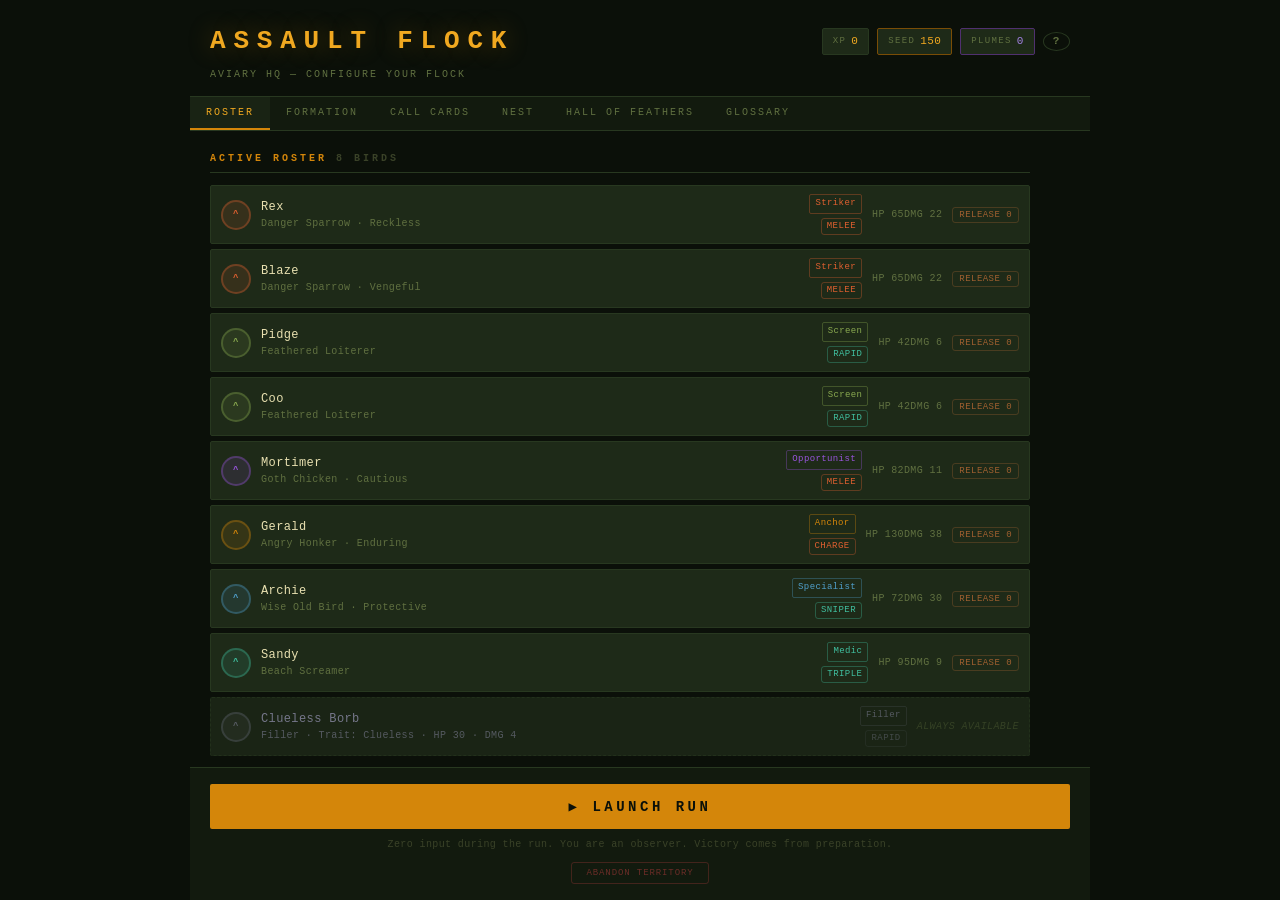
==== commit 9bee13f4: "Add files via upload" ====
--- a/docs/index.html
+++ b/docs/index.html
@@ -1,221 +1,239 @@
-<!DOCTYPE html>
-<html lang="en">
-<head>
-  <meta charset="UTF-8">
-  <meta name="viewport" content="width=device-width, initial-scale=1.0">
-  <title>Assault Flock — Demo</title>
-  <link rel="stylesheet" href="style.css">
-</head>
-<body>
-
-  <!-- ═══════════════════════════════════
-       HUB SCREEN
-       ═══════════════════════════════════ -->
-  <div id="screen-hub" class="screen">
-    <header class="hub-header">
-      <div class="hub-title-row">
-        <h1 class="game-title">ASSAULT FLOCK</h1>
-        <div class="hub-currencies">
-          <span class="currency-pill"><span class="cur-label">XP</span><span id="cur-xp">0</span></span>
-          <span class="currency-pill amber"><span class="cur-label">SCRAP</span><span id="cur-scrap">150</span></span>
-          <span class="currency-pill plume"><span class="cur-label">PLUMES</span><span id="cur-plumes">0</span></span>
-        </div>
-      </div>
-      <p class="hub-subtitle">AVIARY HQ — CONFIGURE YOUR FLOCK</p>
-    </header>
-
-    <nav class="hub-tabs">
-      <button class="hub-tab active" data-tab="roster">ROSTER</button>
-      <button class="hub-tab" data-tab="formation">FORMATION</button>
-      <button class="hub-tab" data-tab="cards">CALL CARDS</button>
-      <button class="hub-tab" data-tab="nest">NEST</button>
-      <button class="hub-tab" data-tab="hall">HALL OF FEATHERS</button>
-    </nav>
-
-    <!-- ROSTER TAB -->
-    <div id="tab-roster" class="hub-tab-panel active">
-      <div class="tab-inner">
-        <h2 class="section-title">ACTIVE ROSTER <span class="dim" id="roster-count">8 BIRDS</span></h2>
-        <div id="roster-list"></div>
-      </div>
-    </div>
-
-    <!-- FORMATION TAB -->
-    <div id="tab-formation" class="hub-tab-panel">
-      <div class="tab-inner">
-        <h2 class="section-title">FORMATION</h2>
-        <div class="formation-btns" id="formation-btns">
-          <button class="formation-btn active" data-formation="flying_v">FLYING V</button>
-          <button class="formation-btn" data-formation="spread_line">SPREAD LINE</button>
-          <button class="formation-btn" data-formation="tight_cluster">TIGHT CLUSTER</button>
-          <button class="formation-btn" data-formation="echelon">ECHELON</button>
-          <button class="formation-btn" data-formation="loose_swarm">LOOSE SWARM</button>
-        </div>
-        <p class="formation-desc" id="formation-desc">Classic wedge. Trailing birds get slipstream stamina recovery, passive HP regen, and formation armor (up to 18% at deep rear). Leader tires faster. Weak to flanking.</p>
-        <div class="position-editor-wrap">
-          <h3 class="section-title" style="margin-top:16px;">POSITION ASSIGNMENTS</h3>
-          <p class="config-hint">Assign birds to positions within the formation. Affects exposure, slipstream eligibility, and aura range.</p>
-          <div id="position-editor"></div>
-        </div>
-      </div>
-    </div>
-
-    <!-- CALL CARDS TAB -->
-    <div id="tab-cards" class="hub-tab-panel">
-      <div class="tab-inner">
-        <h2 class="section-title">CALL CARDS <span class="dim" id="card-slot-count">3 SLOTS — PRIORITY ORDER</span></h2>
-        <p class="config-hint">First matching card fires each sim tick. No mid-run input. Cards execute in slot order — higher slot wins on conflict.</p>
-        <div id="call-card-slots"></div>
-        <div id="card-tier-notice" class="tier-notice"></div>
-      </div>
-    </div>
-
-    <!-- NEST TAB -->
-    <div id="tab-nest" class="hub-tab-panel">
-      <div class="tab-inner">
-        <h2 class="section-title">NEST — RECRUIT BIRDS</h2>
-        <div class="nest-header">
-          <p class="config-hint">Recruit new birds to your flock. As veterans fall in combat, their legacy enriches the pool — future recruits grow subtly stronger.</p>
-          <div class="nest-refresh-row">
-            <button id="refresh-pool-btn" class="secondary-small-btn">REFRESH POOL <span id="refresh-cost">(50 SCRAP)</span></button>
-            <span class="nest-roster-count">Roster: <span id="nest-roster-count">8</span> / 12</span>
-          </div>
-        </div>
-        <div id="nest-pool" class="nest-pool-grid"></div>
-      </div>
-    </div>
-
-    <!-- HALL OF FEATHERS TAB -->
-    <div id="tab-hall" class="hub-tab-panel">
-      <div class="tab-inner">
-        <h2 class="section-title">HALL OF FEATHERS</h2>
-        <p class="config-hint">In memoriam. Every bird lost enriches the nest — their sacrifice shapes the generation that follows.</p>
-        <div id="hall-list"></div>
-      </div>
-    </div>
-
-    <footer class="hub-footer">
-      <button id="launch-btn" class="launch-btn">▶  LAUNCH RUN</button>
-      <p class="launch-note">Zero input during the run. You are an observer. Victory comes from preparation.</p>
-    </footer>
-  </div>
-
-  <!-- ═══════════════════════════════════
-       LEVEL SELECT SCREEN
-       ═══════════════════════════════════ -->
-  <div id="screen-level-select" class="screen">
-    <header class="hub-header">
-      <h1 class="game-title">SELECT MISSION</h1>
-      <p class="hub-subtitle">CHOOSE LEVEL AND DIFFICULTY</p>
-    </header>
-
-    <div class="level-select-layout">
-
-      <div class="level-tile selected" id="tile-level1" data-level="1">
-        <div class="level-tile-header">
-          <span class="level-num">LEVEL 1</span>
-          <span class="level-name">THE SOLAR CANOPY</span>
-        </div>
-        <p class="level-desc">A sprawling solar farm reclaimed by tropical vegetation. Vine-draped panels, embedded turret nests, drone swarms. Introductory enemy density — teaches formation basics and simple call card use.</p>
-        <div class="difficulty-row" data-level="1">
-          <button class="difficulty-btn active" data-difficulty="normal">NORMAL</button>
-          <button class="difficulty-btn" id="l1-hard-btn" data-difficulty="hard">HARD</button>
-          <button class="difficulty-btn" id="l1-brutal-btn" data-difficulty="brutal">BRUTAL</button>
-        </div>
-        <div class="level-best" id="best-level1"></div>
-      </div>
-
-      <div class="level-tile" id="tile-level2" data-level="2">
-        <div class="level-tile-header">
-          <span class="level-num">LEVEL 2</span>
-          <span class="level-name">TURBINE GORGE</span>
-        </div>
-        <p class="level-desc">A deep canyon lined with spinning wind turbines. Rival sparrows on updrafts, flak balloons tethered between towers. Environmental hazards demand formation awareness and stamina management.</p>
-        <div class="difficulty-row" data-level="2">
-          <button class="difficulty-btn active" data-difficulty="normal">NORMAL</button>
-          <button class="difficulty-btn" id="l2-hard-btn" data-difficulty="hard">HARD</button>
-          <button class="difficulty-btn" id="l2-brutal-btn" data-difficulty="brutal">BRUTAL</button>
-        </div>
-        <div class="level-best" id="best-level2"></div>
-        <div class="locked-overlay" id="level2-lock">CLEAR LEVEL 1 NORMAL TO UNLOCK</div>
-      </div>
-
-    </div>
-
-    <div class="level-select-actions">
-      <button id="back-to-hub-btn" class="action-btn secondary-btn">← BACK TO HQ</button>
-      <button id="confirm-launch-btn" class="action-btn primary-btn">▶  LAUNCH</button>
-    </div>
-  </div>
-
-  <!-- ═══════════════════════════════════
-       BATTLE SCREEN
-       ═══════════════════════════════════ -->
-  <div id="screen-battle" class="screen">
-    <div class="canvas-container">
-      <canvas id="game-canvas" width="600" height="700"></canvas>
-      <div id="battle-overlay">
-
-        <div id="battle-top-hud">
-          <div id="hud-left">
-            <div class="hud-label">FLOCK HP</div>
-            <div class="hud-bar-track">
-              <div id="hud-hp-bar" class="hud-bar hp-bar"></div>
-            </div>
-            <div class="hud-label" id="hud-bird-count"></div>
-            <div class="hud-label" style="margin-top:5px;">MORALE</div>
-            <div class="hud-bar-track">
-              <div id="hud-morale-bar" class="hud-bar morale-bar"></div>
-            </div>
-            <div class="hud-label" id="hud-morale-text">MORALE 75</div>
-          </div>
-          <div id="hud-center">
-            <div id="hud-score">SCORE: 000000</div>
-            <div id="hud-timer">1:05</div>
-            <div id="hud-level-label" class="hud-label">LEVEL 1 · NORMAL</div>
-          </div>
-          <div id="hud-right">
-            <div id="hud-formation">FLYING V</div>
-            <div id="hud-stance">NORMAL</div>
-            <div id="hud-kills" class="hud-label">0 KILLS</div>
-          </div>
-        </div>
-
-        <div id="battle-card-hud">
-          <div class="card-indicator" id="card-ind-0"><span class="card-ind-num">1</span><span class="card-ind-label">—</span></div>
-          <div class="card-indicator" id="card-ind-1"><span class="card-ind-num">2</span><span class="card-ind-label">—</span></div>
-          <div class="card-indicator" id="card-ind-2"><span class="card-ind-num">3</span><span class="card-ind-label">—</span></div>
-          <div class="card-indicator" id="card-ind-3" style="display:none"><span class="card-ind-num">4</span><span class="card-ind-label">—</span></div>
-        </div>
-
-        <div id="camera-hint" class="camera-hint">SCROLL: ZOOM &nbsp;·&nbsp; DRAG: PAN &nbsp;·&nbsp; CLICK BIRD: FOLLOW &nbsp;·&nbsp; ESC: RESET</div>
-
-      </div>
-    </div>
-  </div>
-
-  <!-- ═══════════════════════════════════
-       DEBRIEF SCREEN
-       ═══════════════════════════════════ -->
-  <div id="screen-debrief" class="screen">
-    <div class="debrief-container">
-      <h1 class="debrief-title" id="debrief-outcome">RUN COMPLETE</h1>
-      <div class="debrief-meta" id="debrief-meta"></div>
-      <div class="debrief-score-big" id="debrief-score">0</div>
-      <div class="debrief-label">FINAL SCORE</div>
-      <div id="debrief-personal-best" class="personal-best-notice"></div>
-
-      <div class="debrief-stats" id="debrief-stats"></div>
-      <div class="debrief-events" id="debrief-events"></div>
-      <div class="debrief-birds" id="debrief-birds"></div>
-
-      <div class="debrief-actions">
-        <button id="retry-btn" class="action-btn primary-btn">⟳  INSTANT RETRY</button>
-        <button id="hub-btn" class="action-btn secondary-btn">⌂  RETURN TO HQ</button>
-      </div>
-    </div>
-  </div>
-
-  <script src="game.js"></script>
-</body>
-</html>
+<!DOCTYPE html>
+<html lang="en">
+<head>
+  <meta charset="UTF-8">
+  <meta name="viewport" content="width=device-width, initial-scale=1.0">
+  <title>Assault Flock — Demo</title>
+  <link rel="stylesheet" href="style.css">
+</head>
+<body>
+
+  <!-- ═══════════════════════════════════
+       HUB SCREEN
+       ═══════════════════════════════════ -->
+  <div id="screen-hub" class="screen">
+    <header class="hub-header">
+      <div class="hub-title-row">
+        <h1 class="game-title">ASSAULT FLOCK</h1>
+        <div class="hub-currencies">
+          <span class="currency-pill"><span class="cur-label">XP</span><span id="cur-xp">0</span></span>
+          <span class="currency-pill amber"><span class="cur-label">SEED</span><span id="cur-seed">150</span></span>
+          <span class="currency-pill plume"><span class="cur-label">PLUMES</span><span id="cur-plumes">0</span></span>
+          <button id="howto-btn" class="howto-trigger-btn" title="How to Play">?</button>
+        </div>
+      </div>
+      <p class="hub-subtitle">AVIARY HQ — CONFIGURE YOUR FLOCK</p>
+    </header>
+
+    <nav class="hub-tabs">
+      <button class="hub-tab active" data-tab="roster">ROSTER</button>
+      <button class="hub-tab" data-tab="formation">FORMATION</button>
+      <button class="hub-tab" data-tab="cards">CALL CARDS</button>
+      <button class="hub-tab" data-tab="nest">NEST</button>
+      <button class="hub-tab" data-tab="hall">HALL OF FEATHERS</button>
+      <button class="hub-tab" data-tab="glossary">GLOSSARY</button>
+    </nav>
+
+    <!-- ROSTER TAB -->
+    <div id="tab-roster" class="hub-tab-panel active">
+      <div class="tab-inner">
+        <h2 class="section-title">ACTIVE ROSTER <span class="dim" id="roster-count">8 BIRDS</span></h2>
+        <div id="roster-list"></div>
+      </div>
+    </div>
+
+    <!-- FORMATION TAB -->
+    <div id="tab-formation" class="hub-tab-panel">
+      <div class="tab-inner">
+        <h2 class="section-title">FORMATION</h2>
+        <div class="formation-btns" id="formation-btns">
+          <button class="formation-btn active" data-formation="flying_v">FLYING V</button>
+          <button class="formation-btn" data-formation="spread_line">SPREAD LINE</button>
+          <button class="formation-btn" data-formation="tight_cluster">TIGHT CLUSTER</button>
+          <button class="formation-btn" data-formation="echelon">ECHELON</button>
+          <button class="formation-btn" data-formation="loose_swarm">LOOSE SWARM</button>
+        </div>
+        <p class="formation-desc" id="formation-desc">Classic wedge. Trailing birds get slipstream stamina recovery, passive HP regen, and formation armor (up to 18% at deep rear). Leader tires faster. Weak to flanking.</p>
+        <div class="position-editor-wrap">
+          <h3 class="section-title" style="margin-top:16px;">POSITION ASSIGNMENTS</h3>
+          <p class="config-hint">Assign birds to positions within the formation. Affects exposure, slipstream eligibility, and aura range.</p>
+          <div id="position-editor"></div>
+        </div>
+      </div>
+    </div>
+
+    <!-- CALL CARDS TAB -->
+    <div id="tab-cards" class="hub-tab-panel">
+      <div class="tab-inner">
+        <h2 class="section-title">CALL CARDS <span class="dim" id="card-slot-count">3 SLOTS — PRIORITY ORDER</span></h2>
+        <p class="config-hint">First matching card fires each sim tick. No mid-run input. Cards execute in slot order — higher slot wins on conflict.</p>
+        <div id="call-card-slots"></div>
+        <div id="card-tier-notice" class="tier-notice"></div>
+      </div>
+    </div>
+
+    <!-- NEST TAB -->
+    <div id="tab-nest" class="hub-tab-panel">
+      <div class="tab-inner">
+        <h2 class="section-title">NEST — RECRUIT BIRDS</h2>
+        <div class="nest-header">
+          <p class="config-hint">Recruit new birds to your flock. As veterans fall in combat, their legacy enriches the pool — future recruits grow subtly stronger.</p>
+          <div class="nest-refresh-row">
+            <button id="refresh-pool-btn" class="secondary-small-btn">REFRESH POOL <span id="refresh-cost">(50 SEED)</span></button>
+            <span class="nest-roster-count">Roster: <span id="nest-roster-count">8</span> / 12</span>
+          </div>
+        </div>
+        <div id="nest-pool" class="nest-pool-grid"></div>
+      </div>
+    </div>
+
+    <!-- GLOSSARY TAB -->
+    <div id="tab-glossary" class="hub-tab-panel">
+      <div class="tab-inner">
+        <h2 class="section-title">GLOSSARY — TRAITS</h2>
+        <p class="config-hint">Exact mechanical effects sourced from live combat logic. Values apply during the run only.</p>
+        <div id="glossary-traits"></div>
+      </div>
+    </div>
+
+    <!-- HALL OF FEATHERS TAB -->
+    <div id="tab-hall" class="hub-tab-panel">
+      <div class="tab-inner">
+        <h2 class="section-title">HALL OF FEATHERS</h2>
+        <p class="config-hint">In memoriam. Every bird lost enriches the nest — their sacrifice shapes the generation that follows.</p>
+        <div id="hall-list"></div>
+      </div>
+    </div>
+
+    <footer class="hub-footer">
+      <button id="launch-btn" class="launch-btn">▶  LAUNCH RUN</button>
+      <p class="launch-note">Zero input during the run. You are an observer. Victory comes from preparation.</p>
+      <button id="abandon-btn" class="abandon-territory-btn" title="Wipe all progress and restore the starter flock">ABANDON TERRITORY</button>
+    </footer>
+  </div>
+
+  <!-- ABANDON TERRITORY MODAL -->
+  <div id="abandon-modal" class="modal-overlay hidden">
+    <div class="modal-box danger-box">
+      <h2 class="modal-title">ABANDON TERRITORY?</h2>
+      <p class="modal-body">All birds, Seed, Plumes, and Commander XP will be forgotten. The flock will be disbanded. The territory will be lost.<br><br>This cannot be undone.</p>
+      <div class="modal-actions">
+        <button id="abandon-cancel-btn" class="modal-cancel-btn">STAY</button>
+        <button id="abandon-confirm-btn" class="modal-danger-btn">ABANDON EVERYTHING</button>
+      </div>
+    </div>
+  </div>
+
+  <!-- ═══════════════════════════════════
+       LEVEL SELECT SCREEN
+       ═══════════════════════════════════ -->
+  <div id="screen-level-select" class="screen">
+    <header class="hub-header">
+      <h1 class="game-title">LAUNCH CAMPAIGN</h1>
+      <p class="hub-subtitle">3 STAGES · 3 BOSSES · OPTIONAL INFINITE MODE</p>
+    </header>
+
+    <div class="level-select-layout">
+      <div id="level-select-inner"></div>
+    </div>
+
+    <div class="level-select-actions">
+      <button id="back-to-hub-btn" class="action-btn secondary-btn">← BACK TO HQ</button>
+      <button id="confirm-launch-btn" class="action-btn primary-btn">▶  LAUNCH</button>
+    </div>
+  </div>
+
+  <!-- ═══════════════════════════════════
+       BATTLE SCREEN
+       ═══════════════════════════════════ -->
+  <div id="screen-battle" class="screen">
+    <div class="canvas-container">
+      <canvas id="game-canvas" width="600" height="700"></canvas>
+      <div id="battle-overlay">
+
+        <div id="battle-top-hud">
+          <div id="hud-left">
+            <div class="hud-label">FLOCK HP</div>
+            <div class="hud-bar-track">
+              <div id="hud-hp-bar" class="hud-bar hp-bar"></div>
+            </div>
+            <div class="hud-label" id="hud-bird-count"></div>
+            <div class="hud-label" style="margin-top:5px;">MORALE</div>
+            <div class="hud-bar-track">
+              <div id="hud-morale-bar" class="hud-bar morale-bar"></div>
+            </div>
+            <div class="hud-label" id="hud-morale-text">MORALE 75</div>
+          </div>
+          <div id="hud-center">
+            <div id="hud-score">SCORE: 000000</div>
+            <div id="hud-timer">1:05</div>
+            <div id="hud-level-label" class="hud-label">LEVEL 1 · NORMAL</div>
+          </div>
+          <div id="hud-right">
+            <div id="hud-formation">FLYING V</div>
+            <div id="hud-stance">NORMAL</div>
+            <div id="hud-kills" class="hud-label">0 KILLS</div>
+          </div>
+        </div>
+
+        <div id="battle-card-hud">
+          <div class="card-indicator" id="card-ind-0"><span class="card-ind-num">1</span><span class="card-ind-label">—</span></div>
+          <div class="card-indicator" id="card-ind-1"><span class="card-ind-num">2</span><span class="card-ind-label">—</span></div>
+          <div class="card-indicator" id="card-ind-2"><span class="card-ind-num">3</span><span class="card-ind-label">—</span></div>
+          <div class="card-indicator" id="card-ind-3" style="display:none"><span class="card-ind-num">4</span><span class="card-ind-label">—</span></div>
+        </div>
+
+        <div id="camera-hint" class="camera-hint">SCROLL: ZOOM &nbsp;·&nbsp; DRAG: PAN &nbsp;·&nbsp; CLICK BIRD: FOLLOW &nbsp;·&nbsp; ESC: RESET</div>
+
+      </div>
+    </div>
+  </div>
+
+  <!-- ═══════════════════════════════════
+       DEBRIEF SCREEN
+       ═══════════════════════════════════ -->
+  <div id="screen-debrief" class="screen">
+    <div class="debrief-container">
+      <h1 class="debrief-title" id="debrief-outcome">RUN COMPLETE</h1>
+      <div class="debrief-meta" id="debrief-meta"></div>
+      <div class="debrief-score-big" id="debrief-score">0</div>
+      <div class="debrief-label">FINAL SCORE</div>
+      <div id="debrief-personal-best" class="personal-best-notice"></div>
+
+      <div class="debrief-stats" id="debrief-stats"></div>
+      <div class="debrief-events" id="debrief-events"></div>
+      <div class="debrief-birds" id="debrief-birds"></div>
+
+      <div class="debrief-actions">
+        <button id="retry-btn" class="action-btn primary-btn">⟳  INSTANT RETRY</button>
+        <button id="hub-btn" class="action-btn secondary-btn">⌂  RETURN TO HQ</button>
+      </div>
+    </div>
+  </div>
+
+  <!-- ═══════════════════════════════════
+       HOW-TO-PLAY OVERLAY
+       ═══════════════════════════════════ -->
+  <div id="howto-overlay" class="howto-overlay hidden">
+    <div class="howto-panel">
+      <h2 class="howto-title">HOW TO PLAY</h2>
+      <ol class="howto-list">
+        <li><strong>NEST</strong> — Spend Seed to recruit birds into your Roster. Each bird has a species, role, and optional traits.</li>
+        <li><strong>ROSTER / FORMATION</strong> — Arrange your flock. Pick a formation that suits your strategy (Flying V for healing, Tight Cluster for aura stacking, etc.).</li>
+        <li><strong>CALL CARDS</strong> — Set conditional rules: "IF flock HP &lt; 50% THEN switch to Evasive." Cards fire automatically — no mid-run input.</li>
+        <li><strong>CAMPAIGN</strong> — Your flock auto-fights through 3 stages. Each stage ends with a boss. Survive all 3 to complete a run.</li>
+        <li><strong>DEBRIEF</strong> — Earn Seed from kills &amp; survivors. Spend it in the Nest to rebuild after losses.</li>
+        <li><strong>RELEASE</strong> — Return a bird for 80% Seed if you need funds. Use it strategically when veterans fall and you need fresh recruits.</li>
+        <li><strong>INFINITE MODE</strong> — After Boss 3, Stage 3 loops with ×1.25 threat scaling per loop. Seed rewards scale with loop count.</li>
+      </ol>
+      <div class="howto-tip">
+        <span class="howto-tip-label">TIP</span>
+        No Seed and no Roster? A <strong>Feathered Loiterer</strong> will join for free from the Nest — weak enough to replace, strong enough to earn your next recruit.
+      </div>
+      <button id="howto-close-btn" class="howto-close-btn">GOT IT — CLOSE</button>
+    </div>
+  </div>
+
+  <script src="game.js"></script>
+</body>
+</html>
--- a/docs/style.css
+++ b/docs/style.css
@@ -1,1103 +1,1433 @@
-/* ═══════════════════════════════════════════════════
-   ASSAULT FLOCK — DEMO STYLES
-   Solarpunk / pixel-terminal aesthetic
-   Palette: amber · organic green · oxidized copper · dark slate
-   ═══════════════════════════════════════════════════ */
-
-*, *::before, *::after {
-  box-sizing: border-box;
-  margin: 0;
-  padding: 0;
-}
-
-:root {
-  --bg:          #0b1009;
-  --bg-mid:      #121a0e;
-  --bg-surface:  #192314;
-  --bg-card:     #1e2a18;
-  --amber:       #d4860a;
-  --amber-hi:    #f0a820;
-  --amber-dim:   #7a4d06;
-  --green:       #4a8a2e;
-  --green-hi:    #6aaa44;
-  --green-dim:   #2a4a1a;
-  --copper:      #8a6030;
-  --text:        #ccc474;
-  --text-bright: #e8e0b0;
-  --text-dim:    #607040;
-  --text-muted:  #3a4228;
-  --red:         #cc4040;
-  --red-dim:     #5a1818;
-  --cyan:        #40b0a0;
-  --plume:       #8060c0;
-  --plume-hi:    #a080e0;
-  --border:      #283820;
-  --border-hi:   #405830;
-}
-
-html, body {
-  height: 100%;
-  background: var(--bg);
-  color: var(--text);
-  font-family: 'Courier New', Courier, monospace;
-  font-size: 13px;
-  line-height: 1.5;
-  letter-spacing: 0.03em;
-}
-
-body {
-  display: flex;
-  justify-content: center;
-  padding-bottom: 40px;
-}
-
-/* ── SCREEN MANAGEMENT ── */
-.screen { display: none; width: 100%; max-width: 900px; }
-#screen-hub.active         { display: flex; flex-direction: column; min-height: 100vh; }
-#screen-level-select.active{ display: flex; flex-direction: column; }
-#screen-battle.active      { display: flex; justify-content: center; align-items: flex-start; padding: 20px; }
-#screen-debrief.active     { display: block; }
-
-
-/* ══════════════════════════════════════
-   HUB SCREEN — HEADER
-   ══════════════════════════════════════ */
-
-.hub-header {
-  padding: 22px 20px 14px;
-  border-bottom: 1px solid var(--border);
-}
-
-.hub-title-row {
-  display: flex;
-  align-items: center;
-  justify-content: space-between;
-  flex-wrap: wrap;
-  gap: 10px;
-  margin-bottom: 6px;
-}
-
-.game-title {
-  font-size: 26px;
-  color: var(--amber-hi);
-  letter-spacing: 0.3em;
-  text-shadow: 0 0 24px rgba(212, 134, 10, 0.4);
-}
-
-.hub-subtitle {
-  color: var(--text-dim);
-  font-size: 10px;
-  letter-spacing: 0.2em;
-}
-
-/* Currency pills */
-.hub-currencies {
-  display: flex;
-  gap: 8px;
-  flex-wrap: wrap;
-}
-
-.currency-pill {
-  display: flex;
-  align-items: center;
-  gap: 5px;
-  padding: 4px 10px;
-  background: var(--bg-card);
-  border: 1px solid var(--border);
-  border-radius: 2px;
-  font-size: 11px;
-}
-
-.currency-pill.amber { border-color: var(--amber-dim); }
-.currency-pill.plume { border-color: #503070; }
-
-.cur-label {
-  color: var(--text-dim);
-  font-size: 9px;
-  letter-spacing: 0.15em;
-}
-
-.currency-pill .cur-label + span { color: var(--amber-hi); }
-.currency-pill.plume .cur-label + span { color: var(--plume-hi); }
-
-
-/* ── HUB TABS ── */
-.hub-tabs {
-  display: flex;
-  border-bottom: 1px solid var(--border);
-  background: var(--bg-mid);
-  flex-shrink: 0;
-  overflow-x: auto;
-}
-
-.hub-tab {
-  padding: 10px 16px;
-  background: none;
-  border: none;
-  border-bottom: 2px solid transparent;
-  color: var(--text-dim);
-  font-family: inherit;
-  font-size: 10px;
-  letter-spacing: 0.2em;
-  cursor: pointer;
-  white-space: nowrap;
-  transition: all 0.12s;
-}
-
-.hub-tab:hover { color: var(--text); }
-
-.hub-tab.active {
-  color: var(--amber-hi);
-  border-bottom-color: var(--amber);
-  background: var(--bg-surface);
-}
-
-/* ── TAB PANELS ── */
-.hub-tab-panel {
-  display: none;
-  flex: 1;
-  overflow-y: auto;
-}
-
-.hub-tab-panel.active { display: block; }
-
-.tab-inner {
-  padding: 20px;
-  max-width: 860px;
-}
-
-/* ── HUB FOOTER ── */
-.hub-footer {
-  padding: 16px 20px;
-  border-top: 1px solid var(--border);
-  background: var(--bg-mid);
-  flex-shrink: 0;
-}
-
-.section-title {
-  font-size: 10px;
-  color: var(--amber);
-  letter-spacing: 0.3em;
-  margin-bottom: 12px;
-  padding-bottom: 6px;
-  border-bottom: 1px solid var(--border);
-}
-
-.section-title .dim { color: var(--text-muted); }
-
-.config-hint {
-  font-size: 10px;
-  color: var(--text-muted);
-  margin-bottom: 12px;
-  line-height: 1.5;
-}
-
-
-/* ── ROSTER ── */
-.bird-card {
-  display: flex;
-  align-items: center;
-  gap: 10px;
-  padding: 8px 10px;
-  margin-bottom: 5px;
-  background: var(--bg-card);
-  border: 1px solid var(--border);
-  border-radius: 2px;
-  transition: border-color 0.12s;
-}
-
-.bird-card:hover { border-color: var(--border-hi); }
-
-.bird-badge {
-  width: 30px;
-  height: 30px;
-  border-radius: 50%;
-  display: flex;
-  align-items: center;
-  justify-content: center;
-  font-size: 9px;
-  font-weight: bold;
-  flex-shrink: 0;
-  border: 2px solid rgba(255,255,255,0.1);
-}
-
-.bird-badge.small {
-  width: 22px;
-  height: 22px;
-  font-size: 8px;
-}
-
-.bird-info { flex: 1; min-width: 0; }
-
-.bird-name {
-  color: var(--text-bright);
-  font-size: 12px;
-  white-space: nowrap;
-  overflow: hidden;
-  text-overflow: ellipsis;
-}
-
-.bird-species {
-  color: var(--text-dim);
-  font-size: 10px;
-}
-
-.bird-role {
-  font-size: 9px;
-  padding: 2px 5px;
-  border-radius: 2px;
-  border: 1px solid currentColor;
-  white-space: nowrap;
-  flex-shrink: 0;
-}
-
-.bird-stats {
-  font-size: 10px;
-  color: var(--text-dim);
-  text-align: right;
-  line-height: 1.4;
-  flex-shrink: 0;
-}
-
-
-/* ── FORMATION ── */
-.formation-btns {
-  display: flex;
-  gap: 6px;
-  margin-bottom: 10px;
-  flex-wrap: wrap;
-}
-
-.formation-btn {
-  flex: 1;
-  min-width: 100px;
-  padding: 9px 10px;
-  background: var(--bg-card);
-  color: var(--text-dim);
-  border: 1px solid var(--border);
-  border-radius: 2px;
-  cursor: pointer;
-  font-family: inherit;
-  font-size: 10px;
-  letter-spacing: 0.12em;
-  transition: all 0.12s;
-}
-
-.formation-btn:hover:not(.locked) {
-  border-color: var(--border-hi);
-  color: var(--text);
-}
-
-.formation-btn.active {
-  background: var(--bg-surface);
-  border-color: var(--amber);
-  color: var(--amber-hi);
-}
-
-.formation-btn.locked {
-  opacity: 0.38;
-  cursor: not-allowed;
-}
-
-.formation-desc {
-  font-size: 10px;
-  color: var(--text-dim);
-  line-height: 1.55;
-  margin-bottom: 4px;
-}
-
-/* Position editor */
-.position-editor-wrap { }
-
-.position-row {
-  display: flex;
-  align-items: center;
-  gap: 10px;
-  padding: 6px 0;
-  border-bottom: 1px solid var(--text-muted);
-}
-
-.position-row:last-child { border-bottom: none; }
-
-.position-label {
-  font-size: 10px;
-  color: var(--text-dim);
-  letter-spacing: 0.1em;
-  width: 90px;
-  flex-shrink: 0;
-}
-
-.position-select {
-  flex: 1;
-  background: var(--bg-surface);
-  color: var(--text);
-  border: 1px solid var(--border);
-  border-radius: 2px;
-  padding: 4px 6px;
-  font-family: inherit;
-  font-size: 10px;
-  cursor: pointer;
-  outline: none;
-  appearance: none;
-  -webkit-appearance: none;
-}
-
-.position-select:focus { border-color: var(--amber-dim); }
-
-
-/* ── CALL CARDS ── */
-.call-card {
-  padding: 9px 10px;
-  margin-bottom: 7px;
-  background: var(--bg-card);
-  border: 1px solid var(--border);
-  border-radius: 2px;
-  display: flex;
-  flex-direction: column;
-  gap: 5px;
-}
-
-.card-row-main {
-  display: flex;
-  align-items: center;
-  gap: 6px;
-  flex-wrap: wrap;
-}
-
-.card-row-t2 {
-  display: flex;
-  align-items: center;
-  gap: 6px;
-  flex-wrap: wrap;
-  margin-left: 28px;
-}
-
-.card-row-subset {
-  display: flex;
-  align-items: center;
-  gap: 6px;
-  flex-wrap: wrap;
-}
-
-.card-slot-num {
-  width: 20px;
-  height: 20px;
-  background: var(--bg-surface);
-  border: 1px solid var(--amber-dim);
-  border-radius: 2px;
-  display: flex;
-  align-items: center;
-  justify-content: center;
-  color: var(--amber);
-  font-size: 10px;
-  flex-shrink: 0;
-}
-
-.card-keyword {
-  color: var(--text-dim);
-  font-size: 10px;
-  flex-shrink: 0;
-  letter-spacing: 0.1em;
-}
-
-.card-select, .card-type-select, .card-op-select {
-  background: var(--bg-surface);
-  color: var(--text);
-  border: 1px solid var(--border);
-  border-radius: 2px;
-  padding: 4px 6px;
-  font-family: inherit;
-  font-size: 10px;
-  flex: 1;
-  min-width: 0;
-  cursor: pointer;
-  outline: none;
-  appearance: none;
-  -webkit-appearance: none;
-}
-
-.card-type-select {
-  flex: 0 0 auto;
-  color: var(--cyan);
-  border-color: var(--cyan);
-  font-size: 9px;
-}
-
-.card-op-select {
-  flex: 0 0 50px;
-  color: var(--amber);
-  font-size: 9px;
-}
-
-.card-select:focus, .card-type-select:focus, .card-op-select:focus {
-  border-color: var(--amber-dim);
-}
-
-.card-select option, .card-type-select option, .card-op-select option {
-  background: var(--bg-surface);
-  color: var(--text);
-}
-
-.tier-notice {
-  font-size: 9px;
-  color: var(--text-muted);
-  padding: 6px 0;
-  letter-spacing: 0.08em;
-  line-height: 1.6;
-}
-
-
-/* ── LAUNCH ── */
-.launch-btn {
-  width: 100%;
-  padding: 14px;
-  background: var(--amber);
-  color: var(--bg);
-  border: none;
-  border-radius: 2px;
-  font-family: inherit;
-  font-size: 14px;
-  font-weight: bold;
-  letter-spacing: 0.25em;
-  cursor: pointer;
-  transition: background 0.12s;
-}
-
-.launch-btn:hover { background: var(--amber-hi); }
-
-.launch-note {
-  font-size: 10px;
-  color: var(--text-muted);
-  text-align: center;
-  margin-top: 8px;
-  line-height: 1.5;
-}
-
-
-/* ── NEST TAB ── */
-.nest-header { margin-bottom: 14px; }
-
-.nest-refresh-row {
-  display: flex;
-  align-items: center;
-  gap: 12px;
-  margin-top: 8px;
-  flex-wrap: wrap;
-}
-
-.nest-roster-count {
-  font-size: 10px;
-  color: var(--text-dim);
-}
-
-.secondary-small-btn {
-  padding: 6px 12px;
-  background: var(--bg-card);
-  color: var(--text);
-  border: 1px solid var(--border);
-  border-radius: 2px;
-  font-family: inherit;
-  font-size: 10px;
-  letter-spacing: 0.1em;
-  cursor: pointer;
-  transition: all 0.12s;
-}
-
-.secondary-small-btn:hover { border-color: var(--border-hi); color: var(--text-bright); }
-
-.nest-pool-grid {
-  display: grid;
-  grid-template-columns: repeat(auto-fill, minmax(240px, 1fr));
-  gap: 10px;
-}
-
-.nest-recruit-card {
-  background: var(--bg-card);
-  border: 1px solid var(--border);
-  border-radius: 2px;
-  padding: 12px;
-  transition: border-color 0.12s;
-}
-
-.nest-recruit-card:hover { border-color: var(--border-hi); }
-
-.recruit-header {
-  display: flex;
-  align-items: center;
-  gap: 8px;
-  margin-bottom: 8px;
-}
-
-.recruit-info { flex: 1; min-width: 0; }
-
-.recruit-traits {
-  display: flex;
-  gap: 5px;
-  flex-wrap: wrap;
-  margin-bottom: 8px;
-  min-height: 20px;
-}
-
-.trait-pill {
-  font-size: 9px;
-  padding: 2px 6px;
-  border-radius: 2px;
-  border: 1px solid var(--border);
-  color: var(--text-dim);
-}
-
-.trait-pill.positive { border-color: var(--green); color: var(--green-hi); }
-.trait-pill.negative { border-color: var(--red-dim); color: var(--red); }
-
-.no-traits {
-  font-size: 9px;
-  color: var(--text-muted);
-}
-
-.recruit-stats {
-  display: flex;
-  gap: 10px;
-  font-size: 10px;
-  color: var(--text-dim);
-  margin-bottom: 10px;
-}
-
-.recruit-footer {
-  display: flex;
-  align-items: center;
-  justify-content: space-between;
-  gap: 8px;
-}
-
-.recruit-cost {
-  font-size: 11px;
-  color: var(--amber-hi);
-  letter-spacing: 0.05em;
-}
-
-.recruit-btn {
-  padding: 6px 12px;
-  background: var(--amber);
-  color: var(--bg);
-  border: none;
-  border-radius: 2px;
-  font-family: inherit;
-  font-size: 10px;
-  letter-spacing: 0.1em;
-  cursor: pointer;
-  transition: background 0.12s;
-  white-space: nowrap;
-}
-
-.recruit-btn:hover:not(.disabled) { background: var(--amber-hi); }
-
-.recruit-btn.disabled {
-  background: var(--bg-surface);
-  color: var(--text-muted);
-  border: 1px solid var(--border);
-  cursor: not-allowed;
-}
-
-
-/* ── HALL OF FEATHERS ── */
-.hall-entry {
-  display: flex;
-  align-items: center;
-  gap: 10px;
-  padding: 8px 0;
-  border-bottom: 1px solid var(--text-muted);
-}
-
-.hall-entry:last-child { border-bottom: none; }
-
-.hall-info { flex: 1; }
-
-.hall-name {
-  font-size: 12px;
-  color: var(--text-bright);
-}
-
-.hall-detail {
-  font-size: 10px;
-  color: var(--text-dim);
-}
-
-.hall-role {
-  font-size: 9px;
-  padding: 2px 5px;
-  border-radius: 2px;
-  border: 1px solid currentColor;
-  white-space: nowrap;
-  flex-shrink: 0;
-}
-
-.hall-empty {
-  color: var(--text-muted);
-  font-size: 11px;
-  padding: 20px 0;
-  text-align: center;
-}
-
-
-/* ══════════════════════════════════════
-   LEVEL SELECT SCREEN
-   ══════════════════════════════════════ */
-
-.level-select-layout {
-  display: grid;
-  grid-template-columns: 1fr 1fr;
-  gap: 16px;
-  padding: 20px;
-  flex: 1;
-}
-
-.level-tile {
-  background: var(--bg-card);
-  border: 1px solid var(--border);
-  border-radius: 2px;
-  padding: 18px;
-  cursor: pointer;
-  transition: border-color 0.12s;
-  position: relative;
-  overflow: hidden;
-}
-
-.level-tile:hover { border-color: var(--border-hi); }
-
-.level-tile.selected {
-  border-color: var(--amber);
-  background: var(--bg-surface);
-}
-
-.level-tile-header {
-  display: flex;
-  align-items: baseline;
-  gap: 10px;
-  margin-bottom: 10px;
-}
-
-.level-num {
-  font-size: 9px;
-  color: var(--text-dim);
-  letter-spacing: 0.2em;
-}
-
-.level-name {
-  font-size: 13px;
-  color: var(--amber-hi);
-  letter-spacing: 0.1em;
-}
-
-.level-desc {
-  font-size: 10px;
-  color: var(--text-dim);
-  line-height: 1.6;
-  margin-bottom: 14px;
-}
-
-.difficulty-row {
-  display: flex;
-  gap: 6px;
-  margin-bottom: 10px;
-}
-
-.difficulty-btn {
-  flex: 1;
-  padding: 6px 8px;
-  background: var(--bg-surface);
-  color: var(--text-dim);
-  border: 1px solid var(--border);
-  border-radius: 2px;
-  font-family: inherit;
-  font-size: 9px;
-  letter-spacing: 0.15em;
-  cursor: pointer;
-  transition: all 0.12s;
-}
-
-.difficulty-btn:hover:not(.locked) {
-  border-color: var(--border-hi);
-  color: var(--text);
-}
-
-.difficulty-btn.active {
-  background: var(--bg-card);
-  border-color: var(--amber);
-  color: var(--amber-hi);
-}
-
-.difficulty-btn.locked {
-  opacity: 0.35;
-  cursor: not-allowed;
-}
-
-.level-best {
-  font-size: 9px;
-  color: var(--text-muted);
-  letter-spacing: 0.05em;
-  min-height: 14px;
-}
-
-.locked-overlay {
-  position: absolute;
-  inset: 0;
-  background: rgba(11,16,9,0.82);
-  display: flex;
-  align-items: center;
-  justify-content: center;
-  font-size: 10px;
-  color: var(--text-muted);
-  letter-spacing: 0.15em;
-  text-align: center;
-  padding: 20px;
-}
-
-.locked-overlay.hidden { display: none; }
-
-.level-select-actions {
-  display: flex;
-  gap: 12px;
-  justify-content: center;
-  padding: 16px 20px 24px;
-  border-top: 1px solid var(--border);
-}
-
-
-/* ══════════════════════════════════════
-   BATTLE SCREEN
-   ══════════════════════════════════════ */
-
-.canvas-container {
-  position: relative;
-  display: inline-block;
-  line-height: 0;
-  align-self: flex-start;
-}
-
-#game-canvas {
-  display: block;
-  border: 1px solid var(--border-hi);
-  box-shadow: 0 0 40px rgba(74, 138, 46, 0.12),
-              0 0 80px rgba(0,0,0,0.6);
-  cursor: crosshair;
-}
-
-#battle-overlay {
-  position: absolute;
-  top: 0;
-  left: 0;
-  width: 100%;
-  height: 100%;
-  display: flex;
-  flex-direction: column;
-  justify-content: space-between;
-  pointer-events: none;
-}
-
-#battle-top-hud {
-  display: flex;
-  justify-content: space-between;
-  align-items: flex-start;
-  padding: 7px 12px;
-  background: rgba(11, 16, 9, 0.90);
-  border-bottom: 1px solid var(--border);
-  line-height: 1.4;
-}
-
-#hud-left, #hud-right { min-width: 130px; }
-#hud-right { text-align: right; }
-#hud-center { text-align: center; }
-
-.hud-label {
-  font-size: 9px;
-  color: var(--text-dim);
-  letter-spacing: 0.15em;
-}
-
-.hud-bar-track {
-  width: 100px;
-  height: 4px;
-  background: var(--bg-surface);
-  border: 1px solid var(--border);
-  border-radius: 1px;
-  margin: 2px 0;
-}
-
-.hud-bar {
-  height: 100%;
-  border-radius: 1px;
-  transition: width 0.18s, background 0.3s;
-}
-
-.hp-bar          { background: var(--green-hi); width: 100%; }
-.hp-bar.low      { background: var(--amber); }
-.hp-bar.critical { background: var(--red); }
-
-.morale-bar          { background: var(--cyan); width: 75%; }
-.morale-bar.low      { background: var(--amber); }
-.morale-bar.critical { background: var(--red); }
-
-#hud-score {
-  color: var(--amber-hi);
-  font-size: 13px;
-  letter-spacing: 0.08em;
-}
-
-#hud-timer {
-  color: var(--text-dim);
-  font-size: 12px;
-  letter-spacing: 0.1em;
-}
-
-#hud-level-label { font-size: 9px; margin-top: 2px; }
-
-#hud-formation { color: var(--cyan); font-size: 11px; letter-spacing: 0.1em; }
-#hud-stance    { font-size: 10px; color: var(--text-dim); transition: color 0.2s; }
-#hud-kills     { margin-top: 2px; }
-#hud-morale-text { font-size: 9px; margin-top: 2px; }
-
-#battle-card-hud {
-  display: flex;
-  justify-content: center;
-  gap: 10px;
-  padding: 6px 12px;
-  background: rgba(11, 16, 9, 0.90);
-  border-top: 1px solid var(--border);
-}
-
-.card-indicator {
-  display: flex;
-  align-items: center;
-  gap: 5px;
-  padding: 3px 8px;
-  min-width: 130px;
-  border: 1px solid var(--border);
-  border-radius: 2px;
-  background: var(--bg-card);
-  font-size: 9px;
-  color: var(--text-muted);
-  transition: all 0.08s;
-  letter-spacing: 0.04em;
-}
-
-.card-indicator.triggered {
-  background: rgba(122, 77, 6, 0.35);
-  border-color: var(--amber);
-  color: var(--amber-hi);
-  box-shadow: 0 0 10px rgba(212,134,10,0.3);
-}
-
-.card-ind-num { font-size: 10px; color: var(--amber-dim); flex-shrink: 0; }
-.card-indicator.triggered .card-ind-num { color: var(--amber-hi); }
-.card-ind-label { flex: 1; overflow: hidden; white-space: nowrap; text-overflow: ellipsis; }
-
-.camera-hint {
-  position: absolute;
-  bottom: 42px;
-  right: 8px;
-  font-size: 8px;
-  color: var(--text-muted);
-  letter-spacing: 0.05em;
-  opacity: 0.6;
-  pointer-events: none;
-}
-
-
-/* ══════════════════════════════════════
-   DEBRIEF SCREEN
-   ══════════════════════════════════════ */
-
-.debrief-container {
-  max-width: 600px;
-  margin: 0 auto;
-  padding: 44px 30px 50px;
-  text-align: center;
-}
-
-.debrief-title {
-  font-size: 18px;
-  letter-spacing: 0.35em;
-  color: var(--amber-hi);
-  margin-bottom: 6px;
-}
-
-.debrief-title.failure { color: var(--red); }
-
-.debrief-meta {
-  font-size: 9px;
-  color: var(--text-dim);
-  letter-spacing: 0.2em;
-  margin-bottom: 10px;
-}
-
-.debrief-score-big {
-  font-size: 52px;
-  color: var(--text-bright);
-  letter-spacing: 0.08em;
-  margin: 12px 0 4px;
-  text-shadow: 0 0 30px rgba(240,168,32,0.25);
-}
-
-.debrief-label {
-  font-size: 10px;
-  color: var(--text-dim);
-  letter-spacing: 0.3em;
-  margin-bottom: 10px;
-}
-
-.personal-best-notice {
-  font-size: 11px;
-  color: var(--text-dim);
-  letter-spacing: 0.1em;
-  margin-bottom: 20px;
-  min-height: 16px;
-}
-
-.personal-best-notice.new-best {
-  color: var(--amber-hi);
-  text-shadow: 0 0 12px rgba(240,168,32,0.4);
-}
-
-.debrief-stats {
-  display: grid;
-  grid-template-columns: repeat(3, 1fr);
-  gap: 8px;
-  margin-bottom: 20px;
-}
-
-.stat-box {
-  background: var(--bg-card);
-  border: 1px solid var(--border);
-  border-radius: 2px;
-  padding: 12px 8px;
-}
-
-.stat-box.boss-kill { border-color: var(--amber-dim); }
-
-.stat-val  { font-size: 22px; color: var(--amber-hi); line-height: 1; }
-.stat-name { font-size: 9px; color: var(--text-dim); letter-spacing: 0.1em; margin-top: 4px; }
-
-.debrief-events {
-  background: var(--bg-card);
-  border: 1px solid var(--border);
-  border-radius: 2px;
-  padding: 12px 14px;
-  text-align: left;
-  margin-bottom: 14px;
-  font-size: 11px;
-  color: var(--text-dim);
-  line-height: 1.7;
-}
-
-.debrief-events h3 {
-  font-size: 10px;
-  color: var(--amber);
-  letter-spacing: 0.2em;
-  margin-bottom: 8px;
-}
-
-.event-line { color: var(--text-dim); }
-.event-line .hi     { color: var(--text-bright); }
-.event-line .warn   { color: var(--amber); }
-.event-line .danger { color: var(--red); }
-
-.debrief-birds {
-  text-align: left;
-  margin-bottom: 28px;
-}
-
-.debrief-birds h3 {
-  font-size: 10px;
-  color: var(--amber);
-  letter-spacing: 0.2em;
-  margin-bottom: 10px;
-  padding-bottom: 6px;
-  border-bottom: 1px solid var(--border);
-}
-
-.lost-bird {
-  display: flex;
-  align-items: center;
-  gap: 10px;
-  padding: 6px 0;
-  border-bottom: 1px solid var(--text-muted);
-  font-size: 11px;
-}
-
-.lost-bird:last-child { border-bottom: none; }
-
-.lost-bird-dot {
-  width: 12px;
-  height: 12px;
-  border-radius: 50%;
-  flex-shrink: 0;
-  border: 1px solid rgba(255,255,255,0.15);
-}
-
-.lost-bird-name { flex: 1; color: var(--text); }
-.lost-bird-time { color: var(--text-dim); font-size: 10px; }
-
-.survivors-note {
-  color: var(--green-hi);
-  font-size: 11px;
-  padding: 10px 0 4px;
-  letter-spacing: 0.05em;
-}
-
-.debrief-actions {
-  display: flex;
-  gap: 12px;
-  justify-content: center;
-}
-
-.action-btn {
-  padding: 13px 28px;
-  font-family: inherit;
-  font-size: 13px;
-  letter-spacing: 0.15em;
-  border-radius: 2px;
-  cursor: pointer;
-  border: none;
-  transition: all 0.12s;
-}
-
-.primary-btn   { background: var(--amber); color: var(--bg); }
-.primary-btn:hover { background: var(--amber-hi); }
-
-.secondary-btn { background: var(--bg-card); color: var(--text); border: 1px solid var(--border); }
-.secondary-btn:hover { border-color: var(--border-hi); color: var(--text-bright); }
-
-
-/* ── SCROLLBAR ── */
-::-webkit-scrollbar { width: 5px; height: 5px; }
-::-webkit-scrollbar-track { background: var(--bg); }
-::-webkit-scrollbar-thumb { background: var(--border-hi); border-radius: 3px; }
-
-
-/* ── RESPONSIVE ── */
-@media (max-width: 760px) {
-  .level-select-layout {
-    grid-template-columns: 1fr;
-  }
-  .hub-tabs {
-    font-size: 9px;
-  }
-  .hub-tab {
-    padding: 8px 10px;
-    font-size: 9px;
-  }
-  #screen-battle.active {
-    padding: 8px;
-  }
-  #game-canvas {
-    max-width: 100%;
-    height: auto;
-  }
-  .debrief-stats {
-    grid-template-columns: repeat(2, 1fr);
-    gap: 6px;
-  }
-  .nest-pool-grid {
-    grid-template-columns: 1fr;
-  }
-}
+/* ═══════════════════════════════════════════════════
+   ASSAULT FLOCK — DEMO STYLES
+   Solarpunk / pixel-terminal aesthetic
+   Palette: amber · organic green · oxidized copper · dark slate
+   ═══════════════════════════════════════════════════ */
+
+*, *::before, *::after {
+  box-sizing: border-box;
+  margin: 0;
+  padding: 0;
+}
+
+:root {
+  --bg:          #0b1009;
+  --bg-mid:      #121a0e;
+  --bg-surface:  #192314;
+  --bg-card:     #1e2a18;
+  --amber:       #d4860a;
+  --amber-hi:    #f0a820;
+  --amber-dim:   #7a4d06;
+  --green:       #4a8a2e;
+  --green-hi:    #6aaa44;
+  --green-dim:   #2a4a1a;
+  --copper:      #8a6030;
+  --text:        #ccc474;
+  --text-bright: #e8e0b0;
+  --text-dim:    #607040;
+  --text-muted:  #3a4228;
+  --red:         #cc4040;
+  --red-dim:     #5a1818;
+  --cyan:        #40b0a0;
+  --plume:       #8060c0;
+  --plume-hi:    #a080e0;
+  --border:      #283820;
+  --border-hi:   #405830;
+}
+
+html, body {
+  height: 100%;
+  background: var(--bg);
+  color: var(--text);
+  font-family: 'Courier New', Courier, monospace;
+  font-size: 13px;
+  line-height: 1.5;
+  letter-spacing: 0.03em;
+}
+
+body {
+  display: flex;
+  justify-content: center;
+  padding-bottom: 40px;
+}
+
+/* ── SCREEN MANAGEMENT ── */
+.screen { display: none; width: 100%; max-width: 900px; }
+#screen-hub.active         { display: flex; flex-direction: column; min-height: 100vh; }
+#screen-level-select.active{ display: flex; flex-direction: column; }
+#screen-battle.active      { display: flex; justify-content: center; align-items: flex-start; padding: 20px; }
+#screen-debrief.active     { display: block; }
+
+
+/* ══════════════════════════════════════
+   HUB SCREEN — HEADER
+   ══════════════════════════════════════ */
+
+.hub-header {
+  padding: 22px 20px 14px;
+  border-bottom: 1px solid var(--border);
+}
+
+.hub-title-row {
+  display: flex;
+  align-items: center;
+  justify-content: space-between;
+  flex-wrap: wrap;
+  gap: 10px;
+  margin-bottom: 6px;
+}
+
+.game-title {
+  font-size: 26px;
+  color: var(--amber-hi);
+  letter-spacing: 0.3em;
+  text-shadow: 0 0 24px rgba(212, 134, 10, 0.4);
+}
+
+.hub-subtitle {
+  color: var(--text-dim);
+  font-size: 10px;
+  letter-spacing: 0.2em;
+}
+
+/* Currency pills */
+.hub-currencies {
+  display: flex;
+  gap: 8px;
+  flex-wrap: wrap;
+}
+
+.currency-pill {
+  display: flex;
+  align-items: center;
+  gap: 5px;
+  padding: 4px 10px;
+  background: var(--bg-card);
+  border: 1px solid var(--border);
+  border-radius: 2px;
+  font-size: 11px;
+}
+
+.currency-pill.amber { border-color: var(--amber-dim); }
+.currency-pill.plume { border-color: #503070; }
+
+.cur-label {
+  color: var(--text-dim);
+  font-size: 9px;
+  letter-spacing: 0.15em;
+}
+
+.currency-pill .cur-label + span { color: var(--amber-hi); }
+.currency-pill.plume .cur-label + span { color: var(--plume-hi); }
+
+
+/* ── HUB TABS ── */
+.hub-tabs {
+  display: flex;
+  border-bottom: 1px solid var(--border);
+  background: var(--bg-mid);
+  flex-shrink: 0;
+  overflow-x: auto;
+}
+
+.hub-tab {
+  padding: 10px 16px;
+  background: none;
+  border: none;
+  border-bottom: 2px solid transparent;
+  color: var(--text-dim);
+  font-family: inherit;
+  font-size: 10px;
+  letter-spacing: 0.2em;
+  cursor: pointer;
+  white-space: nowrap;
+  transition: all 0.12s;
+}
+
+.hub-tab:hover { color: var(--text); }
+
+.hub-tab.active {
+  color: var(--amber-hi);
+  border-bottom-color: var(--amber);
+  background: var(--bg-surface);
+}
+
+/* ── TAB PANELS ── */
+.hub-tab-panel {
+  display: none;
+  flex: 1;
+  overflow-y: auto;
+}
+
+.hub-tab-panel.active { display: block; }
+
+.tab-inner {
+  padding: 20px;
+  max-width: 860px;
+}
+
+/* ── HUB FOOTER ── */
+.hub-footer {
+  padding: 16px 20px;
+  border-top: 1px solid var(--border);
+  background: var(--bg-mid);
+  flex-shrink: 0;
+}
+
+.section-title {
+  font-size: 10px;
+  color: var(--amber);
+  letter-spacing: 0.3em;
+  margin-bottom: 12px;
+  padding-bottom: 6px;
+  border-bottom: 1px solid var(--border);
+}
+
+.section-title .dim { color: var(--text-muted); }
+
+.config-hint {
+  font-size: 10px;
+  color: var(--text-muted);
+  margin-bottom: 12px;
+  line-height: 1.5;
+}
+
+
+/* ── ROSTER ── */
+.bird-card {
+  display: flex;
+  align-items: center;
+  gap: 10px;
+  padding: 8px 10px;
+  margin-bottom: 5px;
+  background: var(--bg-card);
+  border: 1px solid var(--border);
+  border-radius: 2px;
+  transition: border-color 0.12s;
+}
+
+.bird-card:hover { border-color: var(--border-hi); }
+
+.bird-badge {
+  width: 30px;
+  height: 30px;
+  border-radius: 50%;
+  display: flex;
+  align-items: center;
+  justify-content: center;
+  font-size: 9px;
+  font-weight: bold;
+  flex-shrink: 0;
+  border: 2px solid rgba(255,255,255,0.1);
+}
+
+.bird-badge.small {
+  width: 22px;
+  height: 22px;
+  font-size: 8px;
+}
+
+.bird-info { flex: 1; min-width: 0; }
+
+.bird-name {
+  color: var(--text-bright);
+  font-size: 12px;
+  white-space: nowrap;
+  overflow: hidden;
+  text-overflow: ellipsis;
+}
+
+.bird-species {
+  color: var(--text-dim);
+  font-size: 10px;
+}
+
+.bird-role {
+  font-size: 9px;
+  padding: 2px 5px;
+  border-radius: 2px;
+  border: 1px solid currentColor;
+  white-space: nowrap;
+  flex-shrink: 0;
+}
+
+.bird-stats {
+  font-size: 10px;
+  color: var(--text-dim);
+  text-align: right;
+  line-height: 1.4;
+  flex-shrink: 0;
+}
+
+
+/* ── FORMATION ── */
+.formation-btns {
+  display: flex;
+  gap: 6px;
+  margin-bottom: 10px;
+  flex-wrap: wrap;
+}
+
+.formation-btn {
+  flex: 1;
+  min-width: 100px;
+  padding: 9px 10px;
+  background: var(--bg-card);
+  color: var(--text-dim);
+  border: 1px solid var(--border);
+  border-radius: 2px;
+  cursor: pointer;
+  font-family: inherit;
+  font-size: 10px;
+  letter-spacing: 0.12em;
+  transition: all 0.12s;
+}
+
+.formation-btn:hover:not(.locked) {
+  border-color: var(--border-hi);
+  color: var(--text);
+}
+
+.formation-btn.active {
+  background: var(--bg-surface);
+  border-color: var(--amber);
+  color: var(--amber-hi);
+}
+
+.formation-btn.locked {
+  opacity: 0.38;
+  cursor: not-allowed;
+}
+
+.formation-desc {
+  font-size: 10px;
+  color: var(--text-dim);
+  line-height: 1.55;
+  margin-bottom: 4px;
+}
+
+/* Position editor */
+.position-editor-wrap { }
+
+.position-row {
+  display: flex;
+  align-items: center;
+  gap: 10px;
+  padding: 6px 0;
+  border-bottom: 1px solid var(--text-muted);
+}
+
+.position-row:last-child { border-bottom: none; }
+
+.position-label {
+  font-size: 10px;
+  color: var(--text-dim);
+  letter-spacing: 0.1em;
+  width: 90px;
+  flex-shrink: 0;
+}
+
+.position-select {
+  flex: 1;
+  background: var(--bg-surface);
+  color: var(--text);
+  border: 1px solid var(--border);
+  border-radius: 2px;
+  padding: 4px 6px;
+  font-family: inherit;
+  font-size: 10px;
+  cursor: pointer;
+  outline: none;
+  appearance: none;
+  -webkit-appearance: none;
+}
+
+.position-select:focus { border-color: var(--amber-dim); }
+
+
+/* ── CALL CARDS ── */
+.call-card {
+  padding: 9px 10px;
+  margin-bottom: 7px;
+  background: var(--bg-card);
+  border: 1px solid var(--border);
+  border-radius: 2px;
+  display: flex;
+  flex-direction: column;
+  gap: 5px;
+}
+
+.card-row-main {
+  display: flex;
+  align-items: center;
+  gap: 6px;
+  flex-wrap: wrap;
+}
+
+.card-row-t2 {
+  display: flex;
+  align-items: center;
+  gap: 6px;
+  flex-wrap: wrap;
+  margin-left: 28px;
+}
+
+.card-row-subset {
+  display: flex;
+  align-items: center;
+  gap: 6px;
+  flex-wrap: wrap;
+}
+
+.card-slot-num {
+  width: 20px;
+  height: 20px;
+  background: var(--bg-surface);
+  border: 1px solid var(--amber-dim);
+  border-radius: 2px;
+  display: flex;
+  align-items: center;
+  justify-content: center;
+  color: var(--amber);
+  font-size: 10px;
+  flex-shrink: 0;
+}
+
+.card-keyword {
+  color: var(--text-dim);
+  font-size: 10px;
+  flex-shrink: 0;
+  letter-spacing: 0.1em;
+}
+
+.card-select, .card-type-select, .card-op-select {
+  background: var(--bg-surface);
+  color: var(--text);
+  border: 1px solid var(--border);
+  border-radius: 2px;
+  padding: 4px 6px;
+  font-family: inherit;
+  font-size: 10px;
+  flex: 1;
+  min-width: 0;
+  cursor: pointer;
+  outline: none;
+  appearance: none;
+  -webkit-appearance: none;
+}
+
+.card-type-select {
+  flex: 0 0 auto;
+  color: var(--cyan);
+  border-color: var(--cyan);
+  font-size: 9px;
+}
+
+.card-op-select {
+  flex: 0 0 50px;
+  color: var(--amber);
+  font-size: 9px;
+}
+
+.card-select:focus, .card-type-select:focus, .card-op-select:focus {
+  border-color: var(--amber-dim);
+}
+
+.card-select option, .card-type-select option, .card-op-select option {
+  background: var(--bg-surface);
+  color: var(--text);
+}
+
+.tier-notice {
+  font-size: 9px;
+  color: var(--text-muted);
+  padding: 6px 0;
+  letter-spacing: 0.08em;
+  line-height: 1.6;
+}
+
+
+/* ── LAUNCH ── */
+.launch-btn {
+  width: 100%;
+  padding: 14px;
+  background: var(--amber);
+  color: var(--bg);
+  border: none;
+  border-radius: 2px;
+  font-family: inherit;
+  font-size: 14px;
+  font-weight: bold;
+  letter-spacing: 0.25em;
+  cursor: pointer;
+  transition: background 0.12s;
+}
+
+.launch-btn:hover { background: var(--amber-hi); }
+
+.launch-note {
+  font-size: 10px;
+  color: var(--text-muted);
+  text-align: center;
+  margin-top: 8px;
+  line-height: 1.5;
+}
+
+
+/* ── NEST TAB ── */
+.nest-header { margin-bottom: 14px; }
+
+.nest-refresh-row {
+  display: flex;
+  align-items: center;
+  gap: 12px;
+  margin-top: 8px;
+  flex-wrap: wrap;
+}
+
+.nest-roster-count {
+  font-size: 10px;
+  color: var(--text-dim);
+}
+
+.secondary-small-btn {
+  padding: 6px 12px;
+  background: var(--bg-card);
+  color: var(--text);
+  border: 1px solid var(--border);
+  border-radius: 2px;
+  font-family: inherit;
+  font-size: 10px;
+  letter-spacing: 0.1em;
+  cursor: pointer;
+  transition: all 0.12s;
+}
+
+.secondary-small-btn:hover { border-color: var(--border-hi); color: var(--text-bright); }
+
+.nest-pool-grid {
+  display: grid;
+  grid-template-columns: repeat(auto-fill, minmax(240px, 1fr));
+  gap: 10px;
+}
+
+.nest-recruit-card {
+  background: var(--bg-card);
+  border: 1px solid var(--border);
+  border-radius: 2px;
+  padding: 12px;
+  transition: border-color 0.12s;
+}
+
+.nest-recruit-card:hover { border-color: var(--border-hi); }
+
+.recruit-header {
+  display: flex;
+  align-items: center;
+  gap: 8px;
+  margin-bottom: 8px;
+}
+
+.recruit-info { flex: 1; min-width: 0; }
+
+.recruit-traits {
+  display: flex;
+  gap: 5px;
+  flex-wrap: wrap;
+  margin-bottom: 8px;
+  min-height: 20px;
+}
+
+.trait-pill {
+  font-size: 9px;
+  padding: 2px 6px;
+  border-radius: 2px;
+  border: 1px solid var(--border);
+  color: var(--text-dim);
+}
+
+.trait-pill.positive { border-color: var(--green); color: var(--green-hi); }
+.trait-pill.negative { border-color: var(--red-dim); color: var(--red); }
+
+.no-traits {
+  font-size: 9px;
+  color: var(--text-muted);
+}
+
+.recruit-stats {
+  display: flex;
+  gap: 10px;
+  font-size: 10px;
+  color: var(--text-dim);
+  margin-bottom: 10px;
+}
+
+.recruit-footer {
+  display: flex;
+  align-items: center;
+  justify-content: space-between;
+  gap: 8px;
+}
+
+.recruit-cost {
+  font-size: 11px;
+  color: var(--amber-hi);
+  letter-spacing: 0.05em;
+}
+
+.recruit-btn {
+  padding: 6px 12px;
+  background: var(--amber);
+  color: var(--bg);
+  border: none;
+  border-radius: 2px;
+  font-family: inherit;
+  font-size: 10px;
+  letter-spacing: 0.1em;
+  cursor: pointer;
+  transition: background 0.12s;
+  white-space: nowrap;
+}
+
+.recruit-btn:hover:not(.disabled) { background: var(--amber-hi); }
+
+.recruit-btn.disabled {
+  background: var(--bg-surface);
+  color: var(--text-muted);
+  border: 1px solid var(--border);
+  cursor: not-allowed;
+}
+
+
+/* ── HALL OF FEATHERS ── */
+.hall-entry {
+  display: flex;
+  align-items: center;
+  gap: 10px;
+  padding: 8px 0;
+  border-bottom: 1px solid var(--text-muted);
+}
+
+.hall-entry:last-child { border-bottom: none; }
+
+.hall-info { flex: 1; }
+
+.hall-name {
+  font-size: 12px;
+  color: var(--text-bright);
+}
+
+.hall-detail {
+  font-size: 10px;
+  color: var(--text-dim);
+}
+
+.hall-role {
+  font-size: 9px;
+  padding: 2px 5px;
+  border-radius: 2px;
+  border: 1px solid currentColor;
+  white-space: nowrap;
+  flex-shrink: 0;
+}
+
+.hall-empty {
+  color: var(--text-muted);
+  font-size: 11px;
+  padding: 20px 0;
+  text-align: center;
+}
+
+
+/* ══════════════════════════════════════
+   LEVEL SELECT SCREEN
+   ══════════════════════════════════════ */
+
+.level-select-layout {
+  display: grid;
+  grid-template-columns: 1fr;
+  gap: 16px;
+  padding: 20px;
+  flex: 1;
+  max-width: 640px;
+  margin: 0 auto;
+  width: 100%;
+}
+
+.level-tile {
+  background: var(--bg-card);
+  border: 1px solid var(--border);
+  border-radius: 2px;
+  padding: 18px;
+  cursor: pointer;
+  transition: border-color 0.12s;
+  position: relative;
+  overflow: hidden;
+}
+
+.level-tile:hover { border-color: var(--border-hi); }
+
+.level-tile.selected {
+  border-color: var(--amber);
+  background: var(--bg-surface);
+}
+
+.level-tile-header {
+  display: flex;
+  align-items: baseline;
+  gap: 10px;
+  margin-bottom: 10px;
+}
+
+.level-num {
+  font-size: 9px;
+  color: var(--text-dim);
+  letter-spacing: 0.2em;
+}
+
+.level-name {
+  font-size: 13px;
+  color: var(--amber-hi);
+  letter-spacing: 0.1em;
+}
+
+.level-desc {
+  font-size: 10px;
+  color: var(--text-dim);
+  line-height: 1.6;
+  margin-bottom: 14px;
+}
+
+.difficulty-row {
+  display: flex;
+  gap: 6px;
+  margin-bottom: 10px;
+}
+
+.difficulty-btn {
+  flex: 1;
+  padding: 6px 8px;
+  background: var(--bg-surface);
+  color: var(--text-dim);
+  border: 1px solid var(--border);
+  border-radius: 2px;
+  font-family: inherit;
+  font-size: 9px;
+  letter-spacing: 0.15em;
+  cursor: pointer;
+  transition: all 0.12s;
+}
+
+.difficulty-btn:hover:not(.locked) {
+  border-color: var(--border-hi);
+  color: var(--text);
+}
+
+.difficulty-btn.active {
+  background: var(--bg-card);
+  border-color: var(--amber);
+  color: var(--amber-hi);
+}
+
+.difficulty-btn.locked {
+  opacity: 0.35;
+  cursor: not-allowed;
+}
+
+.level-best {
+  font-size: 9px;
+  color: var(--text-muted);
+  letter-spacing: 0.05em;
+  min-height: 14px;
+}
+
+.locked-overlay {
+  position: absolute;
+  inset: 0;
+  background: rgba(11,16,9,0.82);
+  display: flex;
+  align-items: center;
+  justify-content: center;
+  font-size: 10px;
+  color: var(--text-muted);
+  letter-spacing: 0.15em;
+  text-align: center;
+  padding: 20px;
+}
+
+.locked-overlay.hidden { display: none; }
+
+.level-select-actions {
+  display: flex;
+  gap: 12px;
+  justify-content: center;
+  padding: 16px 20px 24px;
+  border-top: 1px solid var(--border);
+}
+
+
+/* ══════════════════════════════════════
+   BATTLE SCREEN
+   ══════════════════════════════════════ */
+
+.canvas-container {
+  position: relative;
+  display: inline-block;
+  line-height: 0;
+  align-self: flex-start;
+}
+
+#game-canvas {
+  display: block;
+  border: 1px solid var(--border-hi);
+  box-shadow: 0 0 40px rgba(74, 138, 46, 0.12),
+              0 0 80px rgba(0,0,0,0.6);
+  cursor: crosshair;
+}
+
+#battle-overlay {
+  position: absolute;
+  top: 0;
+  left: 0;
+  width: 100%;
+  height: 100%;
+  display: flex;
+  flex-direction: column;
+  justify-content: space-between;
+  pointer-events: none;
+}
+
+#battle-top-hud {
+  display: flex;
+  justify-content: space-between;
+  align-items: flex-start;
+  padding: 7px 12px;
+  background: rgba(11, 16, 9, 0.90);
+  border-bottom: 1px solid var(--border);
+  line-height: 1.4;
+}
+
+#hud-left, #hud-right { min-width: 130px; }
+#hud-right { text-align: right; }
+#hud-center { text-align: center; }
+
+.hud-label {
+  font-size: 9px;
+  color: var(--text-dim);
+  letter-spacing: 0.15em;
+}
+
+.hud-bar-track {
+  width: 100px;
+  height: 4px;
+  background: var(--bg-surface);
+  border: 1px solid var(--border);
+  border-radius: 1px;
+  margin: 2px 0;
+}
+
+.hud-bar {
+  height: 100%;
+  border-radius: 1px;
+  transition: width 0.18s, background 0.3s;
+}
+
+.hp-bar          { background: var(--green-hi); width: 100%; }
+.hp-bar.low      { background: var(--amber); }
+.hp-bar.critical { background: var(--red); }
+
+.morale-bar          { background: var(--cyan); width: 75%; }
+.morale-bar.low      { background: var(--amber); }
+.morale-bar.critical { background: var(--red); }
+
+#hud-score {
+  color: var(--amber-hi);
+  font-size: 13px;
+  letter-spacing: 0.08em;
+}
+
+#hud-timer {
+  color: var(--text-dim);
+  font-size: 12px;
+  letter-spacing: 0.1em;
+}
+
+#hud-level-label { font-size: 9px; margin-top: 2px; }
+
+#hud-formation { color: var(--cyan); font-size: 11px; letter-spacing: 0.1em; }
+#hud-stance    { font-size: 10px; color: var(--text-dim); transition: color 0.2s; }
+#hud-kills     { margin-top: 2px; }
+#hud-morale-text { font-size: 9px; margin-top: 2px; }
+
+#battle-card-hud {
+  display: flex;
+  justify-content: center;
+  gap: 10px;
+  padding: 6px 12px;
+  background: rgba(11, 16, 9, 0.90);
+  border-top: 1px solid var(--border);
+}
+
+.card-indicator {
+  display: flex;
+  align-items: center;
+  gap: 5px;
+  padding: 3px 8px;
+  min-width: 130px;
+  border: 1px solid var(--border);
+  border-radius: 2px;
+  background: var(--bg-card);
+  font-size: 9px;
+  color: var(--text-muted);
+  transition: all 0.08s;
+  letter-spacing: 0.04em;
+}
+
+.card-indicator.triggered {
+  background: rgba(122, 77, 6, 0.35);
+  border-color: var(--amber);
+  color: var(--amber-hi);
+  box-shadow: 0 0 10px rgba(212,134,10,0.3);
+}
+
+.card-ind-num { font-size: 10px; color: var(--amber-dim); flex-shrink: 0; }
+.card-indicator.triggered .card-ind-num { color: var(--amber-hi); }
+.card-ind-label { flex: 1; overflow: hidden; white-space: nowrap; text-overflow: ellipsis; }
+
+.camera-hint {
+  position: absolute;
+  bottom: 42px;
+  right: 8px;
+  font-size: 8px;
+  color: var(--text-muted);
+  letter-spacing: 0.05em;
+  opacity: 0.6;
+  pointer-events: none;
+}
+
+
+/* ══════════════════════════════════════
+   DEBRIEF SCREEN
+   ══════════════════════════════════════ */
+
+.debrief-container {
+  max-width: 600px;
+  margin: 0 auto;
+  padding: 44px 30px 50px;
+  text-align: center;
+}
+
+.debrief-title {
+  font-size: 18px;
+  letter-spacing: 0.35em;
+  color: var(--amber-hi);
+  margin-bottom: 6px;
+}
+
+.debrief-title.failure { color: var(--red); }
+
+.debrief-meta {
+  font-size: 9px;
+  color: var(--text-dim);
+  letter-spacing: 0.2em;
+  margin-bottom: 10px;
+}
+
+.debrief-score-big {
+  font-size: 52px;
+  color: var(--text-bright);
+  letter-spacing: 0.08em;
+  margin: 12px 0 4px;
+  text-shadow: 0 0 30px rgba(240,168,32,0.25);
+}
+
+.debrief-label {
+  font-size: 10px;
+  color: var(--text-dim);
+  letter-spacing: 0.3em;
+  margin-bottom: 10px;
+}
+
+.personal-best-notice {
+  font-size: 11px;
+  color: var(--text-dim);
+  letter-spacing: 0.1em;
+  margin-bottom: 20px;
+  min-height: 16px;
+}
+
+.personal-best-notice.new-best {
+  color: var(--amber-hi);
+  text-shadow: 0 0 12px rgba(240,168,32,0.4);
+}
+
+.debrief-stats {
+  display: grid;
+  grid-template-columns: repeat(3, 1fr);
+  gap: 8px;
+  margin-bottom: 20px;
+}
+
+.stat-box {
+  background: var(--bg-card);
+  border: 1px solid var(--border);
+  border-radius: 2px;
+  padding: 12px 8px;
+}
+
+.stat-box.boss-kill { border-color: var(--amber-dim); }
+
+.stat-val  { font-size: 22px; color: var(--amber-hi); line-height: 1; }
+.stat-name { font-size: 9px; color: var(--text-dim); letter-spacing: 0.1em; margin-top: 4px; }
+
+.debrief-events {
+  background: var(--bg-card);
+  border: 1px solid var(--border);
+  border-radius: 2px;
+  padding: 12px 14px;
+  text-align: left;
+  margin-bottom: 14px;
+  font-size: 11px;
+  color: var(--text-dim);
+  line-height: 1.7;
+}
+
+.debrief-events h3 {
+  font-size: 10px;
+  color: var(--amber);
+  letter-spacing: 0.2em;
+  margin-bottom: 8px;
+}
+
+.event-line { color: var(--text-dim); }
+.event-line .hi     { color: var(--text-bright); }
+.event-line .warn   { color: var(--amber); }
+.event-line .danger { color: var(--red); }
+
+.debrief-birds {
+  text-align: left;
+  margin-bottom: 28px;
+}
+
+.debrief-birds h3 {
+  font-size: 10px;
+  color: var(--amber);
+  letter-spacing: 0.2em;
+  margin-bottom: 10px;
+  padding-bottom: 6px;
+  border-bottom: 1px solid var(--border);
+}
+
+.lost-bird {
+  display: flex;
+  align-items: center;
+  gap: 10px;
+  padding: 6px 0;
+  border-bottom: 1px solid var(--text-muted);
+  font-size: 11px;
+}
+
+.lost-bird:last-child { border-bottom: none; }
+
+.lost-bird-dot {
+  width: 12px;
+  height: 12px;
+  border-radius: 50%;
+  flex-shrink: 0;
+  border: 1px solid rgba(255,255,255,0.15);
+}
+
+.lost-bird-name { flex: 1; color: var(--text); }
+.lost-bird-time { color: var(--text-dim); font-size: 10px; }
+
+.survivors-note {
+  color: var(--green-hi);
+  font-size: 11px;
+  padding: 10px 0 4px;
+  letter-spacing: 0.05em;
+}
+
+.debrief-actions {
+  display: flex;
+  gap: 12px;
+  justify-content: center;
+}
+
+.action-btn {
+  padding: 13px 28px;
+  font-family: inherit;
+  font-size: 13px;
+  letter-spacing: 0.15em;
+  border-radius: 2px;
+  cursor: pointer;
+  border: none;
+  transition: all 0.12s;
+}
+
+.primary-btn   { background: var(--amber); color: var(--bg); }
+.primary-btn:hover { background: var(--amber-hi); }
+
+.secondary-btn { background: var(--bg-card); color: var(--text); border: 1px solid var(--border); }
+.secondary-btn:hover { border-color: var(--border-hi); color: var(--text-bright); }
+
+
+/* ── SCROLLBAR ── */
+::-webkit-scrollbar { width: 5px; height: 5px; }
+::-webkit-scrollbar-track { background: var(--bg); }
+::-webkit-scrollbar-thumb { background: var(--border-hi); border-radius: 3px; }
+
+
+/* ── HOW-TO-PLAY BUTTON ── */
+.howto-trigger-btn {
+  background: transparent;
+  border: 1px solid var(--border);
+  color: var(--text-dim);
+  font-family: inherit;
+  font-size: 11px;
+  font-weight: 700;
+  letter-spacing: 0.05em;
+  padding: 3px 9px;
+  border-radius: 50%;
+  cursor: pointer;
+  transition: all 0.12s;
+  line-height: 1;
+  align-self: center;
+}
+.howto-trigger-btn:hover {
+  border-color: var(--amber);
+  color: var(--amber-hi);
+}
+
+
+/* ── HOW-TO-PLAY OVERLAY ── */
+.howto-overlay {
+  position: fixed;
+  inset: 0;
+  background: rgba(8,12,6,0.88);
+  z-index: 1000;
+  display: flex;
+  align-items: center;
+  justify-content: center;
+  padding: 20px;
+}
+.howto-overlay.hidden { display: none; }
+
+.howto-panel {
+  background: var(--bg-card);
+  border: 1px solid var(--amber);
+  border-radius: 4px;
+  max-width: 560px;
+  width: 100%;
+  padding: 28px 30px 24px;
+  box-shadow: 0 0 40px rgba(180,120,20,0.15);
+}
+
+.howto-title {
+  font-size: 14px;
+  letter-spacing: 0.25em;
+  color: var(--amber-hi);
+  margin: 0 0 18px;
+  border-bottom: 1px solid var(--border);
+  padding-bottom: 12px;
+}
+
+.howto-list {
+  margin: 0 0 18px;
+  padding-left: 22px;
+  display: flex;
+  flex-direction: column;
+  gap: 10px;
+}
+
+.howto-list li {
+  font-size: 11px;
+  color: var(--text);
+  line-height: 1.6;
+  letter-spacing: 0.02em;
+}
+
+.howto-list li strong {
+  color: var(--amber-hi);
+  letter-spacing: 0.1em;
+}
+
+.howto-tip {
+  background: rgba(60,200,120,0.06);
+  border: 1px solid rgba(60,200,120,0.22);
+  border-radius: 3px;
+  padding: 10px 14px;
+  font-size: 10px;
+  color: var(--text-dim);
+  line-height: 1.6;
+  margin-bottom: 18px;
+}
+
+.howto-tip-label {
+  color: var(--green-hi);
+  font-weight: 700;
+  letter-spacing: 0.12em;
+  margin-right: 6px;
+}
+
+.howto-tip strong {
+  color: var(--green-hi);
+}
+
+.howto-close-btn {
+  display: block;
+  width: 100%;
+  padding: 11px;
+  background: var(--bg-surface);
+  border: 1px solid var(--border-hi);
+  color: var(--text);
+  font-family: inherit;
+  font-size: 11px;
+  letter-spacing: 0.18em;
+  border-radius: 2px;
+  cursor: pointer;
+  transition: all 0.12s;
+}
+.howto-close-btn:hover {
+  background: var(--bg-card);
+  border-color: var(--amber);
+  color: var(--amber-hi);
+}
+
+
+/* ── CAMPAIGN TILE / INFINITE MODE ── */
+.campaign-tile {
+  cursor: default;
+}
+
+.inf-toggle {
+  display: flex;
+  align-items: center;
+  gap: 8px;
+  margin-top: 14px;
+  font-size: 10px;
+  color: var(--text);
+  letter-spacing: 0.12em;
+  cursor: pointer;
+  user-select: none;
+}
+
+.inf-toggle input[type="checkbox"] {
+  accent-color: var(--amber);
+  width: 14px;
+  height: 14px;
+  cursor: pointer;
+}
+
+.inf-hint {
+  color: var(--text-muted);
+  font-size: 9px;
+  letter-spacing: 0.04em;
+  font-style: italic;
+}
+
+
+/* ── PITY RECRUIT CARD ── */
+.pity-card {
+  border-color: rgba(138,170,80,0.35);
+  opacity: 0.85;
+}
+
+.pity-card .recruit-cost.pity-cost {
+  color: var(--green-hi);
+  border-color: rgba(60,200,120,0.4);
+  font-style: italic;
+  letter-spacing: 0.12em;
+}
+
+.pity-recruit-btn {
+  background: transparent !important;
+  border: 1px solid rgba(138,170,80,0.5) !important;
+  color: var(--green-hi) !important;
+}
+
+.pity-recruit-btn:hover {
+  border-color: var(--green-hi) !important;
+  background: rgba(60,200,120,0.06) !important;
+}
+
+
+/* ════════════════════════════════════════════════
+   CLUELESS BORB
+   ════════════════════════════════════════════════ */
+
+.borb-card {
+  opacity: 0.80;
+  border-style: dashed !important;
+}
+
+.borb-card:hover {
+  opacity: 1;
+}
+
+.add-borb-btn {
+  display: flex;
+  align-items: center;
+  justify-content: center;
+  width: 100%;
+  margin-top: 8px;
+  padding: 8px 12px;
+  background: transparent;
+  border: 1px dashed rgba(144, 144, 170, 0.40);
+  border-radius: 4px;
+  color: rgba(144, 144, 170, 0.70);
+  font-family: 'Courier New', monospace;
+  font-size: 11px;
+  letter-spacing: 0.08em;
+  cursor: pointer;
+  transition: border-color 0.15s, color 0.15s;
+}
+
+.add-borb-btn:hover {
+  border-color: rgba(144, 144, 170, 0.80);
+  color: rgba(144, 144, 170, 1);
+  background: rgba(144, 144, 170, 0.06);
+}
+
+/* ════════════════════════════════════════════════
+   ABANDON TERRITORY BUTTON
+   ════════════════════════════════════════════════ */
+
+.abandon-territory-btn {
+  display: block;
+  margin: 10px auto 0;
+  padding: 5px 14px;
+  background: transparent;
+  border: 1px solid rgba(180, 60, 60, 0.30);
+  border-radius: 3px;
+  color: rgba(180, 60, 60, 0.55);
+  font-family: 'Courier New', monospace;
+  font-size: 9px;
+  letter-spacing: 0.10em;
+  cursor: pointer;
+  transition: border-color 0.15s, color 0.15s;
+}
+
+.abandon-territory-btn:hover {
+  border-color: rgba(220, 80, 80, 0.70);
+  color: rgba(220, 80, 80, 0.90);
+  background: rgba(180, 60, 60, 0.06);
+}
+
+/* ════════════════════════════════════════════════
+   ABANDON TERRITORY MODAL
+   ════════════════════════════════════════════════ */
+
+.modal-overlay {
+  position: fixed;
+  inset: 0;
+  background: rgba(0, 0, 0, 0.75);
+  display: flex;
+  align-items: center;
+  justify-content: center;
+  z-index: 9999;
+}
+
+.modal-overlay.hidden {
+  display: none;
+}
+
+.modal-box {
+  background: #111820;
+  border: 1px solid rgba(100, 120, 140, 0.40);
+  border-radius: 6px;
+  padding: 28px 32px;
+  max-width: 380px;
+  width: 90%;
+  text-align: center;
+}
+
+.modal-box.danger-box {
+  border-color: rgba(200, 60, 60, 0.55);
+}
+
+.modal-title {
+  font-family: 'Courier New', monospace;
+  font-size: 15px;
+  letter-spacing: 0.12em;
+  color: rgba(220, 80, 80, 0.90);
+  margin: 0 0 14px;
+}
+
+.modal-body {
+  font-family: 'Courier New', monospace;
+  font-size: 11px;
+  line-height: 1.6;
+  color: rgba(200, 200, 210, 0.75);
+  margin: 0 0 22px;
+}
+
+.modal-actions {
+  display: flex;
+  gap: 10px;
+  justify-content: center;
+}
+
+.modal-cancel-btn {
+  padding: 7px 18px;
+  background: transparent;
+  border: 1px solid rgba(140, 160, 180, 0.40);
+  border-radius: 3px;
+  color: rgba(160, 180, 200, 0.70);
+  font-family: 'Courier New', monospace;
+  font-size: 11px;
+  letter-spacing: 0.08em;
+  cursor: pointer;
+  transition: border-color 0.15s, color 0.15s;
+}
+
+.modal-cancel-btn:hover {
+  border-color: rgba(160, 180, 200, 0.80);
+  color: rgba(200, 220, 240, 0.90);
+}
+
+.modal-danger-btn {
+  padding: 7px 18px;
+  background: rgba(180, 40, 40, 0.15);
+  border: 1px solid rgba(200, 60, 60, 0.60);
+  border-radius: 3px;
+  color: rgba(220, 90, 90, 0.90);
+  font-family: 'Courier New', monospace;
+  font-size: 11px;
+  letter-spacing: 0.08em;
+  cursor: pointer;
+  transition: background 0.15s, border-color 0.15s, color 0.15s;
+}
+
+.modal-danger-btn:hover {
+  background: rgba(200, 40, 40, 0.30);
+  border-color: rgba(230, 80, 80, 0.90);
+  color: #ff9090;
+}
+
+/* ── RESPONSIVE ── */
+@media (max-width: 760px) {
+  .level-select-layout {
+    grid-template-columns: 1fr;
+  }
+  .hub-tabs {
+    font-size: 9px;
+  }
+  .hub-tab {
+    padding: 8px 10px;
+    font-size: 9px;
+  }
+  #screen-battle.active {
+    padding: 8px;
+  }
+  #game-canvas {
+    max-width: 100%;
+    height: auto;
+  }
+  .debrief-stats {
+    grid-template-columns: repeat(2, 1fr);
+    gap: 6px;
+  }
+  .nest-pool-grid {
+    grid-template-columns: 1fr;
+  }
+}
